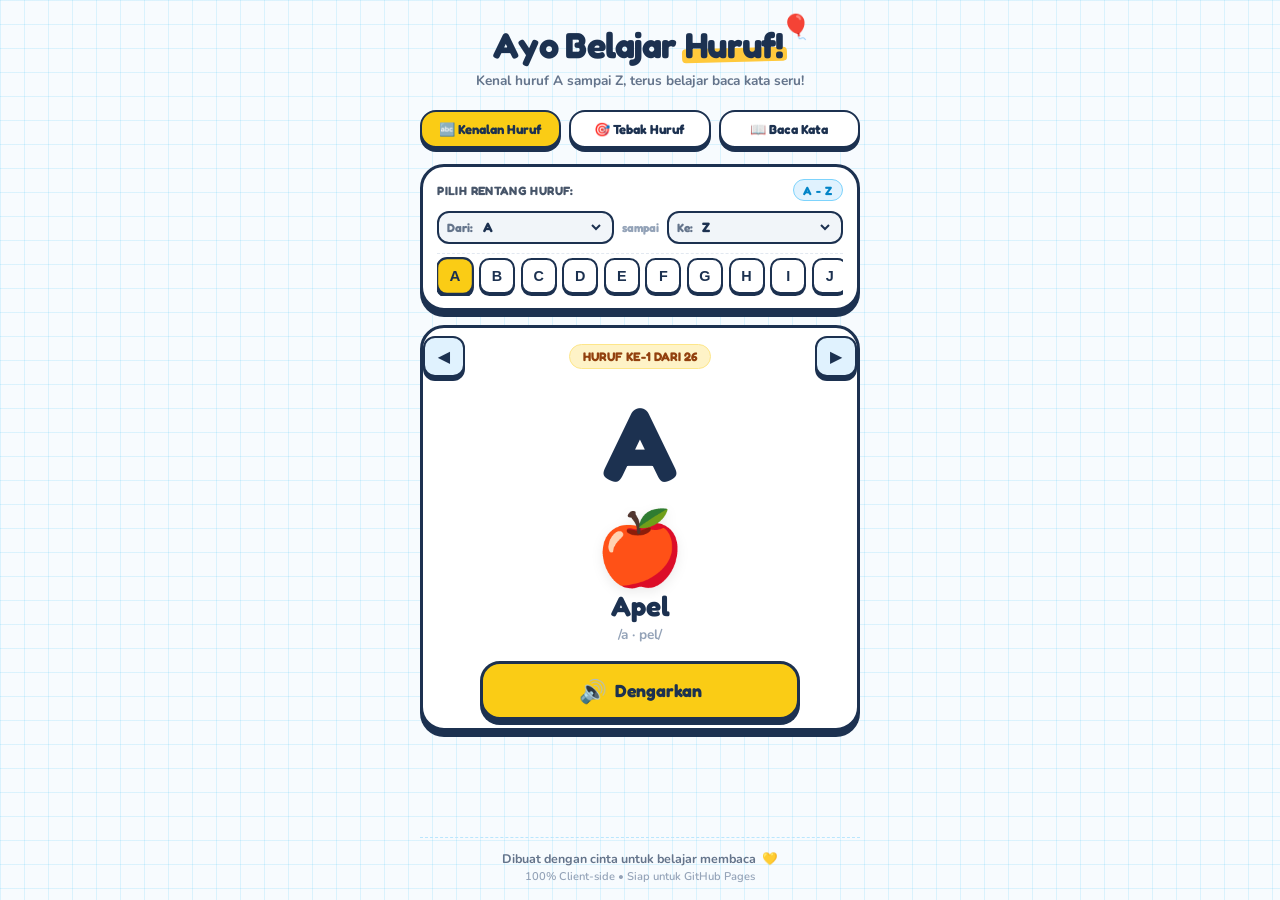
==== index.html @ 68acb063 "Setup awal: referensi desain Stitch dan ISSUE.md perencanaan" ====
<!DOCTYPE html>
<html lang="id">
<head>
  <meta charset="utf-8" />
  <meta name="viewport" content="width=device-width, initial-scale=1.0, maximum-scale=1.0, user-scalable=no" />
  <title>Ayo Belajar Huruf! - Belajar Membaca Seru</title>
  
  <!-- Google Fonts: Fredoka & Nunito -->
  <link rel="preconnect" href="https://fonts.googleapis.com" />
  <link rel="preconnect" href="https://fonts.gstatic.com" crossorigin />
  <link href="https://fonts.googleapis.com/css2?family=Fredoka:wght@400;500;600;700&family=Nunito:wght@600;700;800;900&display=swap" rel="stylesheet" />

  <style>
    /* ==========================================================================
       CSS VARIABLES & RESET
       ========================================================================== */
    :root {
      --navy: #1c3150;
      --navy-dark: #142338;
      --yellow: #facc15;
      --yellow-hover: #eab308;
      --yellow-light: #fef08a;
      --sunny: #ffc93c;
      --teal: #0d9488;
      --teal-dark: #0f766e;
      --teal-light: #ccfbf1;
      --green: #22c55e;
      --green-dark: #15803d;
      --green-light: #dcfce7;
      --coral: #fb7185;
      --coral-dark: #e11d48;
      --coral-light: #ffe4e6;
      --sky: #38bdf8;
      --sky-light: #e0f2fe;
      --orange: #f97316;
      --orange-light: #ffedd5;
      --white: #ffffff;
      --slate-200: #e2e8f0;
      --slate-300: #cbd5e1;
      --slate-400: #94a3b8;
      --slate-500: #64748b;
      --slate-600: #475569;
      --slate-700: #334155;
      --bg-paper: #f7fbfe;
      --bg-grid: rgba(56, 189, 248, 0.15);
    }

    *, *::before, *::after {
      box-sizing: border-box;
      margin: 0;
      padding: 0;
    }

    body {
      font-family: 'Fredoka', cursive, system-ui, sans-serif;
      background-color: var(--bg-paper);
      background-image:
        linear-gradient(to right, var(--bg-grid) 1px, transparent 1px),
        linear-gradient(to bottom, var(--bg-grid) 1px, transparent 1px);
      background-size: 24px 24px;
      color: var(--navy);
      min-height: 100vh;
      display: flex;
      flex-direction: column;
      justify-content: space-between;
      align-items: center;
      -webkit-tap-highlight-color: transparent;
      user-select: none;
      -webkit-user-select: none;
      padding: 1rem 0.75rem 0.5rem;
    }

    /* ==========================================================================
       LAYOUT & CONTAINERS
       ========================================================================== */
    .app-container {
      width: 100%;
      max-width: 440px;
      margin: 0 auto;
      display: flex;
      flex-direction: column;
      gap: 1rem;
      flex: 1;
    }

    /* ==========================================================================
       HEADER STYLES
       ========================================================================== */
    header.app-header {
      text-align: center;
      position: relative;
      padding: 0.5rem 0 0.25rem;
    }

    .title-wrapper {
      position: relative;
      display: inline-block;
    }

    h1.app-title {
      font-size: 2rem;
      font-weight: 900;
      letter-spacing: -0.02em;
      color: var(--navy);
      display: inline-flex;
      align-items: center;
      justify-content: center;
      gap: 0.35rem;
      line-height: 1.15;
    }

    @media (min-width: 400px) {
      h1.app-title {
        font-size: 2.25rem;
      }
    }

    .highlight-word {
      position: relative;
      display: inline-block;
      padding: 0 0.2rem;
      z-index: 1;
    }

    .highlight-word::after {
      content: '';
      position: absolute;
      left: 0;
      bottom: 3px;
      width: 100%;
      height: 14px;
      background-color: var(--sunny);
      border-radius: 4px;
      z-index: -1;
      transform: rotate(-1.5deg);
    }

    .balloon-icon {
      position: absolute;
      top: -0.75rem;
      right: -1.5rem;
      font-size: 1.5rem;
      animation: floatBalloon 2.5s ease-in-out infinite;
    }

    p.app-subtitle {
      font-family: 'Nunito', sans-serif;
      font-size: 0.85rem;
      font-weight: 700;
      color: var(--slate-500);
      margin-top: 0.35rem;
    }

    /* ==========================================================================
       NAVIGATION TABS
       ========================================================================== */
    nav.main-nav {
      display: grid;
      grid-template-columns: repeat(3, 1fr);
      gap: 0.5rem;
      width: 100%;
    }

    .sub-nav {
      display: grid;
      grid-template-columns: repeat(3, 1fr);
      gap: 0.4rem;
      width: 100%;
      margin-bottom: 0.25rem;
    }

    /* ==========================================================================
       3D CHUNKY BUTTONS & CARDS
       ========================================================================== */
    .btn-3d {
      border: 2.5px solid var(--navy);
      border-radius: 1rem;
      box-shadow: 0 4px 0 var(--navy);
      transition: transform 0.09s ease, box-shadow 0.09s ease, background-color 0.15s ease;
      cursor: pointer;
      display: inline-flex;
      align-items: center;
      justify-content: center;
      font-family: inherit;
      font-weight: 800;
      text-align: center;
      outline: none;
      background-color: var(--white);
      color: var(--navy);
      text-decoration: none;
      padding: 0.6rem 0.5rem;
      font-size: 0.82rem;
      line-height: 1.15;
    }

    .btn-3d:active {
      transform: translateY(3px) !important;
      box-shadow: 0 1px 0 var(--navy) !important;
    }

    .btn-3d.active {
      background-color: var(--yellow) !important;
      color: var(--navy) !important;
    }

    .btn-sublevel {
      padding: 0.5rem 0.25rem;
      font-size: 0.72rem;
      font-weight: 800;
      border-radius: 0.85rem;
      min-height: 48px;
    }

    .btn-sublevel.active {
      background-color: var(--teal) !important;
      color: var(--white) !important;
    }

    .btn-listen {
      width: 100%;
      max-width: 320px;
      padding: 0.85rem 1.25rem;
      font-size: 1.1rem;
      font-weight: 900;
      border-radius: 1.25rem;
      background-color: var(--yellow);
      border-width: 3px;
      box-shadow: 0 5px 0 var(--navy);
      gap: 0.5rem;
      margin-top: 0.5rem;
    }

    .btn-listen:hover {
      background-color: var(--yellow-hover);
    }

    .btn-next {
      background-color: #3b82f6;
      color: var(--white);
      padding: 0.75rem 1.75rem;
      border-radius: 9999px;
      font-size: 0.95rem;
      font-weight: 800;
      border-width: 2.5px;
      box-shadow: 0 4px 0 var(--navy);
      gap: 0.4rem;
    }

    .btn-next:hover {
      background-color: #2563eb;
    }

    .btn-understood {
      background-color: var(--teal);
      color: var(--white);
      padding: 0.75rem 1.25rem;
      border-radius: 1rem;
      font-size: 0.95rem;
      font-weight: 800;
      border-width: 2.5px;
      box-shadow: 0 4px 0 var(--navy);
      gap: 0.35rem;
    }

    .btn-understood:hover {
      background-color: var(--teal-dark);
    }

    .chunky-card {
      background-color: var(--white);
      border: 3px solid var(--navy);
      border-radius: 1.5rem;
      box-shadow: 0 6px 0 var(--navy);
      padding: 1rem;
      width: 100%;
      position: relative;
    }

    /* ==========================================================================
       RANGE FILTER CARD
       ========================================================================== */
    .filter-card {
      display: flex;
      flex-direction: column;
      gap: 0.6rem;
      padding: 0.75rem 0.9rem;
    }

    .filter-top-row {
      display: flex;
      align-items: center;
      justify-content: space-between;
      font-size: 0.75rem;
      font-weight: 800;
      color: var(--slate-600);
      text-transform: uppercase;
      letter-spacing: 0.03em;
    }

    .range-badge {
      background-color: var(--sky-light);
      color: #0284c7;
      border: 1.5px solid #7dd3fc;
      border-radius: 9999px;
      padding: 0.15rem 0.6rem;
      font-size: 0.75rem;
      font-weight: 900;
    }

    .filter-selectors {
      display: flex;
      align-items: center;
      gap: 0.5rem;
    }

    .selector-box {
      flex: 1;
      display: flex;
      align-items: center;
      background-color: #f1f5f9;
      border: 2px solid var(--navy);
      border-radius: 0.75rem;
      padding: 0.35rem 0.5rem;
      font-size: 0.8rem;
      font-weight: 800;
    }

    .selector-box label {
      color: var(--slate-500);
      margin-right: 0.35rem;
      font-size: 0.75rem;
    }

    .selector-box select {
      flex: 1;
      background: transparent;
      border: none;
      outline: none;
      font-family: inherit;
      font-size: 0.85rem;
      font-weight: 900;
      color: var(--navy);
      cursor: pointer;
    }

    .filter-separator {
      font-size: 0.75rem;
      font-weight: 700;
      color: var(--slate-400);
    }

    .pill-scroll {
      display: flex;
      gap: 0.35rem;
      overflow-x: auto;
      padding: 0.25rem 0 0.1rem;
      border-top: 1.5px dashed var(--slate-200);
      scrollbar-width: none;
      -ms-overflow-style: none;
    }

    .pill-scroll::-webkit-scrollbar {
      display: none;
    }

    .letter-pill {
      flex-shrink: 0;
      width: 2.25rem;
      height: 2.25rem;
      border-radius: 0.65rem;
      font-size: 0.9rem;
      font-weight: 900;
      border: 2px solid var(--navy);
      display: flex;
      align-items: center;
      justify-content: center;
      cursor: pointer;
      background-color: var(--white);
      color: var(--navy);
      box-shadow: 0 2px 0 var(--navy);
      transition: all 0.1s ease;
    }

    .letter-pill:active {
      transform: translateY(2px);
      box-shadow: 0 0 0 var(--navy);
    }

    .letter-pill.active {
      background-color: var(--yellow);
      box-shadow: 0 3px 0 var(--navy);
      transform: scale(1.05);
    }

    /* ==========================================================================
       FLASHCARD & QUESTION PANELS
       ========================================================================== */
    .flashcard-inner {
      display: flex;
      flex-direction: column;
      align-items: center;
      text-align: center;
      gap: 0.6rem;
      padding: 0.5rem 0;
    }

    .card-top-nav {
      width: 100%;
      display: flex;
      align-items: center;
      justify-content: space-between;
    }

    .btn-nav-arrow {
      width: 2.6rem;
      height: 2.6rem;
      border-radius: 0.75rem;
      font-size: 1rem;
      padding: 0;
      background-color: var(--sky-light);
      border-width: 2.5px;
    }

    .card-indicator {
      font-size: 0.78rem;
      font-weight: 900;
      text-transform: uppercase;
      padding: 0.25rem 0.8rem;
      border-radius: 9999px;
      background-color: #fef3c7;
      color: #92400e;
      border: 1.5px solid #fde68a;
    }

    .big-letter-display {
      font-size: 6.5rem;
      font-weight: 900;
      line-height: 1;
      color: var(--navy);
      margin: 0.2rem 0;
      transition: transform 0.15s ease;
      cursor: pointer;
    }

    .mascot-area {
      display: flex;
      flex-direction: column;
      align-items: center;
      cursor: pointer;
    }

    .mascot-emoji {
      font-size: 4.5rem;
      line-height: 1.1;
      filter: drop-shadow(0 4px 6px rgba(0,0,0,0.08));
    }

    .mascot-name {
      font-size: 1.75rem;
      font-weight: 900;
      color: var(--navy);
      margin-top: 0.2rem;
    }

    .mascot-phonetic {
      font-family: 'Nunito', sans-serif;
      font-size: 0.85rem;
      font-weight: 700;
      color: var(--slate-400);
      margin-top: 0.1rem;
    }

    /* ==========================================================================
       QUIZ MODE & ANSWER BUTTONS
       ========================================================================== */
    .star-score-badge {
      display: inline-flex;
      align-items: center;
      gap: 0.35rem;
      background-color: #fffbeb;
      border: 2px solid var(--navy);
      border-radius: 9999px;
      padding: 0.25rem 0.75rem;
      font-size: 0.85rem;
      font-weight: 900;
      box-shadow: 0 2px 0 var(--navy);
    }

    .quiz-question-prompt {
      font-family: 'Nunito', sans-serif;
      font-size: 1rem;
      font-weight: 800;
      color: var(--slate-600);
      margin: 0.4rem 0 0.8rem;
    }

    .quiz-question-prompt strong {
      color: var(--navy);
      text-decoration: underline;
      text-decoration-color: var(--yellow);
      text-decoration-thickness: 3px;
    }

    .quiz-options-grid {
      display: grid;
      grid-template-columns: repeat(3, 1fr);
      gap: 0.65rem;
      width: 100%;
      margin: 0.5rem 0;
    }

    .btn-choice {
      height: 5.5rem;
      font-size: 2.25rem;
      font-weight: 900;
      border-radius: 1.25rem;
      border-width: 3px;
      box-shadow: 0 5px 0 var(--navy);
    }

    .btn-choice:hover {
      background-color: var(--sky-light);
    }

    .btn-choice.correct {
      background-color: var(--green) !important;
      color: var(--white) !important;
      box-shadow: 0 3px 0 var(--green-dark) !important;
    }

    .btn-choice.wrong {
      background-color: var(--coral) !important;
      color: var(--white) !important;
      box-shadow: 0 3px 0 var(--coral-dark) !important;
    }

    .feedback-banner {
      width: 100%;
      padding: 0.65rem 0.75rem;
      border-radius: 0.85rem;
      border: 2px solid transparent;
      font-size: 0.85rem;
      font-weight: 800;
      text-align: center;
      margin-top: 0.5rem;
      display: none;
    }

    .feedback-banner.success {
      display: block;
      background-color: var(--green-light);
      border-color: var(--green);
      color: var(--green-dark);
    }

    .feedback-banner.try-again {
      display: block;
      background-color: var(--coral-light);
      border-color: var(--coral);
      color: var(--coral-dark);
    }

    /* ==========================================================================
       BACA KATA LEVEL 1 (SYLLABLES)
       ========================================================================== */
    .syllable-display-box {
      background-color: var(--orange-light);
      border: 3px solid var(--orange);
      border-radius: 1.5rem;
      padding: 1.5rem 2.5rem;
      box-shadow: 0 6px 0 var(--orange);
      margin: 0.5rem 0;
      display: inline-flex;
      align-items: center;
      justify-content: center;
      cursor: pointer;
      transition: transform 0.15s ease;
    }

    .syllable-display-box:active {
      transform: scale(0.95);
    }

    .syllable-text {
      font-size: 4rem;
      font-weight: 900;
      color: var(--navy);
      letter-spacing: 0.05em;
    }

    .syllable-hint {
      font-size: 1.1rem;
      font-weight: 800;
      color: var(--slate-500);
      margin-bottom: 0.5rem;
      display: flex;
      align-items: center;
      gap: 0.35rem;
    }

    .nav-buttons-row {
      display: flex;
      align-items: center;
      justify-content: center;
      gap: 0.75rem;
      width: 100%;
      margin-top: 0.5rem;
    }

    /* ==========================================================================
       BACA KATA LEVEL 2 & 3 (WORD QUIZ)
       ========================================================================== */
    .word-slot-container {
      display: flex;
      align-items: center;
      justify-content: center;
      gap: 0.6rem;
      font-size: 2.75rem;
      font-weight: 900;
      color: var(--navy);
      margin: 1rem 0 0.5rem;
      font-family: 'Nunito', sans-serif;
      letter-spacing: 0.08em;
    }

    .word-slot-container.dense {
      gap: 0.35rem;
      font-size: 2.25rem;
    }

    .missing-slot {
      min-width: 2.2rem;
      display: inline-block;
      text-align: center;
      border-bottom: 5px solid var(--navy);
      color: var(--navy);
      padding-bottom: 2px;
      line-height: 1;
      transition: all 0.15s ease;
    }

    .missing-slot.filled-correct {
      color: var(--green);
      border-bottom-color: var(--green);
    }

    .missing-slot.filled-wrong {
      color: var(--coral);
      border-bottom-color: var(--coral);
    }

    .all-mastered-box {
      text-align: center;
      padding: 2.5rem 1rem;
      display: flex;
      flex-direction: column;
      align-items: center;
      gap: 0.75rem;
    }

    .all-mastered-box .trophy {
      font-size: 4rem;
    }

    /* ==========================================================================
       ANIMATIONS
       ========================================================================== */
    @keyframes floatBalloon {
      0%, 100% { transform: translateY(0) rotate(0deg); }
      50% { transform: translateY(-8px) rotate(4deg); }
    }

    @keyframes starPop {
      0% { transform: scale(1); }
      50% { transform: scale(1.4) rotate(15deg); }
      100% { transform: scale(1); }
    }

    .animate-star {
      animation: starPop 0.4s ease-in-out;
    }

    @keyframes wiggle {
      0%, 100% { transform: rotate(-3deg); }
      50% { transform: rotate(3deg); }
    }

    .animate-wiggle {
      animation: wiggle 2.2s infinite ease-in-out;
    }

    @keyframes gentleBounce {
      0%, 100% { transform: translateY(0); }
      50% { transform: translateY(-7px); }
    }

    .animate-bounce-gentle {
      animation: gentleBounce 2.5s infinite ease-in-out;
    }

    @keyframes shake {
      0%, 100% { transform: translateX(0); }
      20%, 60% { transform: translateX(-7px); }
      40%, 80% { transform: translateX(7px); }
    }

    .shake-anim {
      animation: shake 0.35s ease-in-out;
    }

    /* ==========================================================================
       FOOTER
       ========================================================================== */
    footer.app-footer {
      text-align: center;
      padding: 0.75rem 0 0.5rem;
      font-family: 'Nunito', sans-serif;
      border-top: 1.5px dashed #bae6fd;
      width: 100%;
      max-width: 440px;
    }

    footer.app-footer p {
      font-size: 0.78rem;
      font-weight: 700;
      color: var(--slate-500);
      display: flex;
      align-items: center;
      justify-content: center;
      gap: 0.35rem;
    }

    footer.app-footer small {
      display: block;
      font-size: 0.7rem;
      font-weight: 600;
      color: var(--slate-400);
      margin-top: 0.15rem;
    }

    /* Utility */
    .hidden {
      display: none !important;
    }
  </style>
</head>
<body>

  <!-- App Container (Mobile First Max 440px) -->
  <div class="app-container">
    
    <!-- Header -->
    <header class="app-header" data-purpose="app-header">
      <div class="title-wrapper">
        <h1 class="app-title">
          <span>Ayo Belajar</span>
          <span class="highlight-word">Huruf!</span>
        </h1>
        <span class="balloon-icon" aria-hidden="true">🎈</span>
      </div>
      <p class="app-subtitle">Kenal huruf A sampai Z, terus belajar baca kata seru!</p>
    </header>

    <!-- Main Navigation Tabs -->
    <nav class="main-nav" aria-label="Menu Utama" data-purpose="tab-navigation">
      <button type="button" class="btn-3d active" id="tab-btn-kenalan" onclick="switchTab('kenalan')">
        🔤 Kenalan Huruf
      </button>
      <button type="button" class="btn-3d" id="tab-btn-tebak" onclick="switchTab('tebak')">
        🎯 Tebak Huruf
      </button>
      <button type="button" class="btn-3d" id="tab-btn-baca" onclick="switchTab('baca')">
        📖 Baca Kata
      </button>
    </nav>

    <!-- ========================================================================
         TAB 1: KENALAN HURUF
         ======================================================================== -->
    <section id="pane-kenalan" class="tab-pane" style="display: flex; flex-direction: column; gap: 0.85rem;">
      <!-- Range Filter Card -->
      <div class="chunky-card filter-card" data-purpose="kenalan-range-filter">
        <div class="filter-top-row">
          <span>Pilih Rentang Huruf:</span>
          <span class="range-badge" id="kenalan-range-badge">A - Z</span>
        </div>
        <div class="filter-selectors">
          <div class="selector-box">
            <label for="kenalan-select-start">Dari:</label>
            <select id="kenalan-select-start" onchange="onKenalanRangeChange()"></select>
          </div>
          <span class="filter-separator">sampai</span>
          <div class="selector-box">
            <label for="kenalan-select-end">Ke:</label>
            <select id="kenalan-select-end" onchange="onKenalanRangeChange()"></select>
          </div>
        </div>
        <!-- Scrollable Letter Pills -->
        <div class="pill-scroll" id="kenalan-pill-scroll"></div>
      </div>

      <!-- Main Flashcard Display -->
      <div class="chunky-card flashcard-inner" data-purpose="flashcard-card">
        <div class="card-top-nav">
          <button type="button" class="btn-3d btn-nav-arrow" onclick="navigateLetter(-1)" title="Huruf Sebelumnya" aria-label="Huruf Sebelumnya">◀</button>
          <span class="card-indicator" id="kenalan-indicator">Huruf ke-1 dari 26</span>
          <button type="button" class="btn-3d btn-nav-arrow" onclick="navigateLetter(1)" title="Huruf Selanjutnya" aria-label="Huruf Selanjutnya">▶</button>
        </div>

        <!-- Big Letter -->
        <div class="big-letter-display pop-anim" id="kenalan-big-letter" onclick="speakCurrentCard()">A</div>

        <!-- Mascot & Word -->
        <div class="mascot-area" onclick="speakCurrentCard()">
          <div class="mascot-emoji animate-wiggle" id="kenalan-mascot-emoji">🍎</div>
          <h2 class="mascot-name" id="kenalan-mascot-name">Apel</h2>
          <p class="mascot-phonetic" id="kenalan-mascot-phonetic">/a · pel/</p>
        </div>

        <!-- Big Voice Button -->
        <button type="button" class="btn-3d btn-listen" id="btn-speak-kenalan" onclick="speakCurrentCard()">
          <span style="font-size: 1.4rem;">🔊</span>
          <span>Dengarkan</span>
        </button>
      </div>
    </section>

    <!-- ========================================================================
         TAB 2: TEBAK HURUF (QUIZ)
         ======================================================================== -->
    <section id="pane-tebak" class="tab-pane hidden" style="flex-direction: column; gap: 0.85rem;">
      <!-- Shared / Quiz Range Filter Card -->
      <div class="chunky-card filter-card" data-purpose="tebak-range-filter">
        <div class="filter-top-row">
          <span>Pilih Rentang Huruf:</span>
          <span class="range-badge" id="tebak-range-badge">A - Z</span>
        </div>
        <div class="filter-selectors">
          <div class="selector-box">
            <label for="tebak-select-start">Dari:</label>
            <select id="tebak-select-start" onchange="onTebakRangeChange()"></select>
          </div>
          <span class="filter-separator">sampai</span>
          <div class="selector-box">
            <label for="tebak-select-end">Ke:</label>
            <select id="tebak-select-end" onchange="onTebakRangeChange()"></select>
          </div>
        </div>
        <!-- Scrollable Letter Pills -->
        <div class="pill-scroll" id="tebak-pill-scroll"></div>
      </div>

      <!-- Quiz Card -->
      <div class="chunky-card flashcard-inner" data-purpose="quiz-card">
        <div class="card-top-nav">
          <span class="card-indicator" id="tebak-soal-indicator">Soal 1</span>
          <div class="star-score-badge" id="tebak-star-badge">
            <span style="color: #f59e0b; font-size: 1.1rem;">⭐</span>
            <span id="tebak-score-val">0</span> Bintang
          </div>
        </div>

        <!-- Mascot & Question Text -->
        <div class="mascot-area" style="margin-top: 0.25rem;">
          <div class="mascot-emoji animate-bounce-gentle" id="tebak-mascot-emoji">🦅</div>
          <p class="quiz-question-prompt">
            Ini huruf awal dari <strong id="tebak-question-word">Elang</strong> apa ya?
          </p>
          <button type="button" class="btn-3d" style="padding: 0.4rem 0.9rem; font-size: 0.8rem; border-radius: 9999px; gap: 0.35rem; background: var(--sky-light);" onclick="speakQuizHint()">
            <span>🔊</span>
            <span>Dengarkan Petunjuk</span>
          </button>
        </div>

        <!-- 3 Chunky Options -->
        <div class="quiz-options-grid" id="tebak-options-grid"></div>

        <!-- Feedback Banner -->
        <div class="feedback-banner" id="tebak-feedback-banner"></div>
      </div>
    </section>

    <!-- ========================================================================
         TAB 3: BACA KATA (LEVEL 1, 2, 3)
         ======================================================================== -->
    <section id="pane-baca" class="tab-pane hidden" style="flex-direction: column; gap: 0.75rem;">
      <!-- Sub-Level Tabs -->
      <div class="sub-nav" aria-label="Pilih Tingkat Level" data-purpose="level-navigation">
        <button type="button" class="btn-3d btn-sublevel active" id="btn-lvl-1" onclick="switchBacaLevel(1)">
          🌱 Level 1<br><span style="font-weight: 600; font-size: 0.68rem;">Suku Kata</span>
        </button>
        <button type="button" class="btn-3d btn-sublevel" id="btn-lvl-2" onclick="switchBacaLevel(2)">
          🚀 Level 2<br><span style="font-weight: 600; font-size: 0.68rem;">Kata 4 Huruf</span>
        </button>
        <button type="button" class="btn-3d btn-sublevel" id="btn-lvl-3" onclick="switchBacaLevel(3)">
          🏆 Level 3<br><span style="font-weight: 600; font-size: 0.68rem;">Kata Panjang</span>
        </button>
      </div>

      <!-- SUB-PANE 1: Flashcard Suku Kata (Level 1) -->
      <div id="subpane-lvl-1" class="chunky-card flashcard-inner">
        <div id="lvl1-card-content" style="width: 100%; display: flex; flex-direction: column; align-items: center; gap: 0.6rem;">
          <div class="card-top-nav">
            <button type="button" class="btn-3d btn-nav-arrow" onclick="navigateSyllable(-1)" title="Sebelumnya" aria-label="Sebelumnya">◀</button>
            <span class="card-indicator" id="lvl1-card-indicator">Kartu 1 dari 30</span>
            <button type="button" class="btn-3d btn-nav-arrow" onclick="navigateSyllable(1)" title="Selanjutnya" aria-label="Selanjutnya">▶</button>
          </div>

          <!-- Syllable Box -->
          <div class="syllable-display-box" onclick="speakCurrentSyllable()">
            <span class="syllable-text" id="lvl1-syllable-text">BA</span>
          </div>

          <!-- Helper icon -->
          <div class="syllable-hint">
            <span id="lvl1-syllable-icon">👶</span>
            <span id="lvl1-syllable-helper">BA</span>
          </div>

          <!-- Listen Button -->
          <button type="button" class="btn-3d btn-listen" onclick="speakCurrentSyllable()">
            <span style="font-size: 1.3rem;">🔊</span>
            <span>Dengarkan</span>
          </button>

          <!-- Understood Button -->
          <button type="button" class="btn-3d btn-understood" onclick="markCurrentSyllableUnderstood()" style="margin-top: 0.25rem;">
            <span>✅</span>
            <span>Sudah Paham</span>
          </button>
        </div>

        <!-- All Mastered View (hidden by default) -->
        <div id="lvl1-all-mastered" class="all-mastered-box hidden">
          <span class="trophy">🏆</span>
          <h3 style="font-size: 1.4rem; font-weight: 900; color: var(--navy);">Hebat Sekali!</h3>
          <p style="font-family: 'Nunito', sans-serif; font-size: 0.95rem; font-weight: 700; color: var(--slate-600); line-height: 1.4;">
            Semua suku kata sudah kamu kuasai!<br>Boleh istirahat dulu dan cek lagi nanti ya. 😊
          </p>
          <button type="button" class="btn-3d" style="margin-top: 0.5rem; background-color: var(--yellow);" onclick="resetSyllableMasteredForTest()">
            🔄 Ulangi Latihan
          </button>
        </div>
      </div>

      <!-- SUB-PANE 2 & 3: Word Quiz (Level 2: 4-Letter, Level 3: Long Words) -->
      <div id="subpane-lvl-word" class="chunky-card flashcard-inner hidden">
        <div class="card-top-nav">
          <span class="card-indicator" id="lvl-word-progress">Kata 1 dari 15</span>
          <div class="star-score-badge" id="lvl-word-star-badge">
            <span style="color: #f59e0b;">⭐</span>
            <span id="lvl-word-score-val">0</span>
          </div>
        </div>

        <!-- Word with Slot -->
        <div class="word-slot-container" id="lvl-word-display"></div>

        <!-- Listen Word Button -->
        <button type="button" class="btn-3d btn-listen" onclick="speakCurrentWordQuestion()" style="margin: 0.25rem 0 0.5rem;">
          <span style="font-size: 1.3rem;">🔊</span>
          <span>Dengarkan Kata</span>
        </button>

        <!-- 3 Letter Choice Buttons -->
        <div class="quiz-options-grid" id="lvl-word-options-grid"></div>

        <!-- Feedback & Next Button Area -->
        <div class="feedback-banner" id="lvl-word-feedback-banner"></div>

        <button type="button" class="btn-3d btn-next hidden" id="btn-lvl-word-next" onclick="nextWordQuizQuestion()">
          <span>Kata Berikutnya</span>
          <span>▶</span>
        </button>
      </div>
    </section>

  </div>

  <!-- Footer -->
  <footer class="app-footer" data-purpose="app-footer">
    <p>
      <span>Dibuat dengan cinta untuk belajar membaca</span>
      <span style="color: #f59e0b;">💛</span>
    </p>
    <small>100% Client-side • Siap untuk GitHub Pages</small>
  </footer>

  <!-- ========================================================================
       JAVASCRIPT LOGIC
       ======================================================================== -->
  <script>
    /* ==========================================================================
       DATA STORES (TAHAP 1)
       ========================================================================== */
    const ALPHABET_DATA = [
      { char: 'A', name: 'Apel', emoji: '🍎', phonetic: '/a · pel/' },
      { char: 'B', name: 'Bebek', emoji: '🦆', phonetic: '/be · bek/' },
      { char: 'C', name: 'Ceri', emoji: '🍒', phonetic: '/ce · ri/' },
      { char: 'D', name: 'Domba', emoji: '🐑', phonetic: '/dom · ba/' },
      { char: 'E', name: 'Elang', emoji: '🦅', phonetic: '/e · lang/' },
      { char: 'F', name: 'Flamingo', emoji: '🦩', phonetic: '/fla · ming · go/' },
      { char: 'G', name: 'Gajah', emoji: '🐘', phonetic: '/ga · jah/' },
      { char: 'H', name: 'Harimau', emoji: '🐯', phonetic: '/ha · ri · mau/' },
      { char: 'I', name: 'Ikan', emoji: '🐟', phonetic: '/i · kan/' },
      { char: 'J', name: 'Jeruk', emoji: '🍊', phonetic: '/je · ruk/' },
      { char: 'K', name: 'Kucing', emoji: '🐱', phonetic: '/ku · cing/' },
      { char: 'L', name: 'Lumba-lumba', emoji: '🐬', phonetic: '/lum · ba/' },
      { char: 'M', name: 'Monyet', emoji: '🐵', phonetic: '/mo · nyet/' },
      { char: 'N', name: 'Nanas', emoji: '🍍', phonetic: '/na · nas/' },
      { char: 'O', name: 'Orangutan', emoji: '🦧', phonetic: '/o · rang · u · tan/' },
      { char: 'P', name: 'Paus', emoji: '🐳', phonetic: '/pa · us/' },
      { char: 'Q', name: 'Quran', emoji: '📖', phonetic: '/qur · an/' },
      { char: 'R', name: 'Rusa', emoji: '🦌', phonetic: '/ru · sa/' },
      { char: 'S', name: 'Sapi', emoji: '🐮', phonetic: '/sa · pi/' },
      { char: 'T', name: 'Tupai', emoji: '🐿️', phonetic: '/tu · pai/' },
      { char: 'U', name: 'Unta', emoji: '🐫', phonetic: '/un · ta/' },
      { char: 'V', name: 'Vas', emoji: '🏺', phonetic: '/vas/' },
      { char: 'W', name: 'Wortel', emoji: '🥕', phonetic: '/wor · tel/' },
      { char: 'X', name: 'Xilofon', emoji: '🎼', phonetic: '/xi · lo · fon/' },
      { char: 'Y', name: 'Yoyo', emoji: '🪀', phonetic: '/yo · yo/' },
      { char: 'Z', name: 'Zebra', emoji: '🦓', phonetic: '/ze · bra/' }
    ];

    // Minimal 20 suku kata buka
    const SYLLABLE_DATA = [
      { syllable: 'BA', icon: '👶' }, { syllable: 'BI', icon: '⭐' }, { syllable: 'BU', icon: '📚' }, { syllable: 'BO', icon: '⚽' },
      { syllable: 'CA', icon: '🍒' }, { syllable: 'CI', icon: '🐥' }, { syllable: 'CU', icon: '🧦' },
      { syllable: 'DA', icon: '👔' }, { syllable: 'DI', icon: '🧭' }, { syllable: 'DU', icon: '🕊️' },
      { syllable: 'GA', icon: '🐘' }, { syllable: 'GI', icon: '🦷' }, { syllable: 'GU', icon: '🍬' },
      { syllable: 'HA', icon: '🐯' }, { syllable: 'HI', icon: '🦈' }, { syllable: 'HU', icon: '🌧️' },
      { syllable: 'KA', icon: '🦶' }, { syllable: 'KI', icon: '🦌' }, { syllable: 'KU', icon: '🐴' },
      { syllable: 'LA', icon: '🐝' }, { syllable: 'LI', icon: '🕯️' }, { syllable: 'LU', icon: '🐬' },
      { syllable: 'MA', icon: '👀' }, { syllable: 'MI', icon: '🍜' }, { syllable: 'MU', icon: '🐮' },
      { syllable: 'PA', icon: '🔨' }, { syllable: 'PI', icon: '🧢' }, { syllable: 'PU', icon: '🏝️' },
      { syllable: 'RA', icon: '👑' }, { syllable: 'RO', icon: '🍞' }, { syllable: 'RU', icon: '🏠' },
      { syllable: 'SA', icon: '🐮' }, { syllable: 'SI', icon: '🦁' }, { syllable: 'SU', icon: '🥛' },
      { syllable: 'TA', icon: '🎒' }, { syllable: 'TI', icon: '🐁' }, { syllable: 'TU', icon: '🐿️' }
    ];

    // Minimal 15 kata 4-huruf
    const WORDS_4 = [
      { word: 'BOLA', emoji: '⚽' },
      { word: 'BUKU', emoji: '📚' },
      { word: 'SAPI', emoji: '🐮' },
      { word: 'TOPI', emoji: '🧢' },
      { word: 'ROTI', emoji: '🍞' },
      { word: 'MATA', emoji: '👀' },
      { word: 'KUDA', emoji: '🐴' },
      { word: 'DASI', emoji: '👔' },
      { word: 'BAJU', emoji: '👕' },
      { word: 'GULA', emoji: '🍬' },
      { word: 'PAKU', emoji: '🔨' },
      { word: 'RUSA', emoji: '🦌' },
      { word: 'SATU', emoji: '1️⃣' },
      { word: 'DUA', emoji: '2️⃣' },
      { word: 'LIMA', emoji: '5️⃣' },
      { word: 'GIGI', emoji: '🦷' },
      { word: 'KAKI', emoji: '🦶' },
      { word: 'TALI', emoji: '🪢' },
      { word: 'MEJA', emoji: '🪑' },
      { word: 'SUSU', emoji: '🥛' }
    ];

    // Minimal 15 kata 5-6 huruf
    const WORDS_LONG = [
      { word: 'KANCIL', emoji: '🦌' },
      { word: 'MANGGA', emoji: '🥭' },
      { word: 'KELAPA', emoji: '🥥' },
      { word: 'JERUK', emoji: '🍊' },
      { word: 'PENSIL', emoji: '✏️' },
      { word: 'EMBER', emoji: '🪣' },
      { word: 'SEPATU', emoji: '👟' },
      { word: 'BUNGA', emoji: '🌸' },
      { word: 'SENDOK', emoji: '🥄' },
      { word: 'GARPU', emoji: '🍴' },
      { word: 'PAYUNG', emoji: '☂️' },
      { word: 'LANGIT', emoji: '☁️' },
      { word: 'KERBAU', emoji: '🐃' },
      { word: 'KAMBING', emoji: '🐐' },
      { word: 'DOMBA', emoji: '🐑' },
      { word: 'GAJAH', emoji: '🐘' },
      { word: 'HARIMAU', emoji: '🐯' },
      { word: 'WORTEL', emoji: '🥕' }
    ];

    /* ==========================================================================
       TAHAP 2 & ATURAN E: TEXT-TO-SPEECH (TTS) & AUDIO SFX
       ========================================================================== */
    let preferredVoice = null;

    function loadVoice() {
      if (!('speechSynthesis' in window)) return;
      const voices = window.speechSynthesis.getVoices();
      if (!voices || voices.length === 0) return;

      // Filter Indonesian voices
      const idVoices = voices.filter(v => v.lang && v.lang.toLowerCase().includes('id'));
      if (idVoices.length > 0) {
        // Prioritize female names
        const femaleVoice = idVoices.find(v => {
          const name = v.name.toLowerCase();
          return name.includes('female') || name.includes('wanita') || name.includes('perempuan') || name.includes('woman');
        });
        preferredVoice = femaleVoice || idVoices[0];
      } else {
        preferredVoice = null;
      }
    }

    if ('speechSynthesis' in window) {
      window.speechSynthesis.onvoiceschanged = loadVoice;
    }
    window.addEventListener('DOMContentLoaded', loadVoice);

    function speak(text) {
      if (!('speechSynthesis' in window)) return;
      try {
        window.speechSynthesis.cancel();
        const utterance = new SpeechSynthesisUtterance(text);
        utterance.lang = 'id-ID';
        utterance.rate = 0.85;
        utterance.pitch = 1.15;
        if (preferredVoice) {
          utterance.voice = preferredVoice;
        }
        window.speechSynthesis.speak(utterance);
      } catch (e) {
        // Silent fallback
      }
    }

    function playBeep(type) {
      try {
        const AudioContext = window.AudioContext || window.webkitAudioContext;
        if (!AudioContext) return;
        const ctx = new AudioContext();
        const osc = ctx.createOscillator();
        const gain = ctx.createGain();
        osc.connect(gain);
        gain.connect(ctx.destination);

        if (type === 'success') {
          osc.frequency.setValueAtTime(523.25, ctx.currentTime); // C5
          osc.frequency.exponentialRampToValueAtTime(783.99, ctx.currentTime + 0.15); // G5
          gain.gain.setValueAtTime(0.25, ctx.currentTime);
          gain.gain.linearRampToValueAtTime(0.01, ctx.currentTime + 0.25);
          osc.start();
          osc.stop(ctx.currentTime + 0.25);
        } else if (type === 'try-again') {
          osc.frequency.setValueAtTime(329.63, ctx.currentTime); // E4
          osc.frequency.exponentialRampToValueAtTime(220.00, ctx.currentTime + 0.2); // A3
          gain.gain.setValueAtTime(0.25, ctx.currentTime);
          gain.gain.linearRampToValueAtTime(0.01, ctx.currentTime + 0.25);
          osc.start();
          osc.stop(ctx.currentTime + 0.25);
        }
      } catch (e) {}
    }

    function triggerHaptic() {
      if ('vibrate' in navigator) {
        try { navigator.vibrate([40, 30, 40]); } catch (e) {}
      }
    }

    /* ==========================================================================
       UTILITIES: SHUFFLE & HELPERS
       ========================================================================== */
    // Fisher-Yates shuffle
    function shuffleArray(arr) {
      const copy = [...arr];
      for (let i = copy.length - 1; i > 0; i--) {
        const j = Math.floor(Math.random() * (i + 1));
        [copy[i], copy[j]] = [copy[j], copy[i]];
      }
      return copy;
    }

    /* ==========================================================================
       TAHAP 3: MODE KENALAN HURUF
       ========================================================================== */
    let kenalanStartIdx = 0; // 'A'
    let kenalanEndIdx = 25;  // 'Z'
    let currentKenalanIdx = 0;

    function initKenalanSelectors() {
      const selStart = document.getElementById('kenalan-select-start');
      const selEnd = document.getElementById('kenalan-select-end');
      selStart.innerHTML = '';
      selEnd.innerHTML = '';

      ALPHABET_DATA.forEach((item, idx) => {
        selStart.add(new Option(item.char, idx));
        selEnd.add(new Option(item.char, idx));
      });

      selStart.value = 0;
      selEnd.value = 25;
      renderKenalanPills();
      updateKenalanCard();
    }

    function onKenalanRangeChange() {
      const rawStart = parseInt(document.getElementById('kenalan-select-start').value, 10) || 0;
      const rawEnd = parseInt(document.getElementById('kenalan-select-end').value, 10) || 25;

      kenalanStartIdx = Math.min(rawStart, rawEnd);
      kenalanEndIdx = Math.max(rawStart, rawEnd);

      document.getElementById('kenalan-select-start').value = kenalanStartIdx;
      document.getElementById('kenalan-select-end').value = kenalanEndIdx;

      document.getElementById('kenalan-range-badge').textContent = 
        `${ALPHABET_DATA[kenalanStartIdx].char} - ${ALPHABET_DATA[kenalanEndIdx].char}`;

      // Reset to first in range if current out of bounds
      if (currentKenalanIdx < kenalanStartIdx || currentKenalanIdx > kenalanEndIdx) {
        currentKenalanIdx = kenalanStartIdx;
      }

      renderKenalanPills();
      updateKenalanCard();
    }

    function renderKenalanPills() {
      const container = document.getElementById('kenalan-pill-scroll');
      container.innerHTML = '';

      for (let i = kenalanStartIdx; i <= kenalanEndIdx; i++) {
        const item = ALPHABET_DATA[i];
        const btn = document.createElement('button');
        btn.type = 'button';
        btn.className = `letter-pill ${i === currentKenalanIdx ? 'active' : ''}`;
        btn.textContent = item.char;
        btn.onclick = () => {
          currentKenalanIdx = i;
          renderKenalanPills();
          updateKenalanCard();
          speakCurrentCard();
        };
        container.appendChild(btn);
      }
    }

    function updateKenalanCard() {
      const item = ALPHABET_DATA[currentKenalanIdx];
      const bigLetter = document.getElementById('kenalan-big-letter');
      const emoji = document.getElementById('kenalan-mascot-emoji');
      const name = document.getElementById('kenalan-mascot-name');
      const phonetic = document.getElementById('kenalan-mascot-phonetic');
      const indicator = document.getElementById('kenalan-indicator');

      // Animasi pop
      bigLetter.classList.remove('pop-anim');
      void bigLetter.offsetWidth;
      bigLetter.classList.add('pop-anim');

      bigLetter.textContent = item.char;
      emoji.textContent = item.emoji;
      name.textContent = item.name;
      phonetic.textContent = item.phonetic;

      const totalInRange = kenalanEndIdx - kenalanStartIdx + 1;
      const posInRange = currentKenalanIdx - kenalanStartIdx + 1;
      indicator.textContent = `Huruf ke-${posInRange} dari ${totalInRange}`;
    }

    function navigateLetter(dir) {
      const totalInRange = kenalanEndIdx - kenalanStartIdx + 1;
      let currentOffset = currentKenalanIdx - kenalanStartIdx;
      currentOffset = (currentOffset + dir + totalInRange) % totalInRange;
      currentKenalanIdx = kenalanStartIdx + currentOffset;

      renderKenalanPills();
      updateKenalanCard();
      speakCurrentCard();
    }

    function speakCurrentCard() {
      const item = ALPHABET_DATA[currentKenalanIdx];
      speak(`${item.char}... ${item.name}`);
    }

    /* ==========================================================================
       TAHAP 4 & ATURAN A: MODE TEBAK HURUF (ANTI HURUF BERDEKATAN)
       ========================================================================== */
    let tebakStartIdx = 0;
    let tebakEndIdx = 25;
    let tebakRecentAnswers = []; // Max 4 elements, FIFO
    let currentTebakItem = null;
    let tebakQuestionCount = 1;
    let tebakScore = 0;

    function initTebakSelectors() {
      const selStart = document.getElementById('tebak-select-start');
      const selEnd = document.getElementById('tebak-select-end');
      selStart.innerHTML = '';
      selEnd.innerHTML = '';

      ALPHABET_DATA.forEach((item, idx) => {
        selStart.add(new Option(item.char, idx));
        selEnd.add(new Option(item.char, idx));
      });

      selStart.value = 0;
      selEnd.value = 25;
      renderTebakPills();
    }

    function onTebakRangeChange() {
      const rawStart = parseInt(document.getElementById('tebak-select-start').value, 10) || 0;
      const rawEnd = parseInt(document.getElementById('tebak-select-end').value, 10) || 25;

      tebakStartIdx = Math.min(rawStart, rawEnd);
      tebakEndIdx = Math.max(rawStart, rawEnd);

      document.getElementById('tebak-select-start').value = tebakStartIdx;
      document.getElementById('tebak-select-end').value = tebakEndIdx;

      document.getElementById('tebak-range-badge').textContent = 
        `${ALPHABET_DATA[tebakStartIdx].char} - ${ALPHABET_DATA[tebakEndIdx].char}`;

      renderTebakPills();
      generateQuizQuestion();
    }

    function renderTebakPills() {
      const container = document.getElementById('tebak-pill-scroll');
      container.innerHTML = '';

      for (let i = tebakStartIdx; i <= tebakEndIdx; i++) {
        const item = ALPHABET_DATA[i];
        const span = document.createElement('span');
        span.className = 'letter-pill';
        span.style.cursor = 'default';
        span.textContent = item.char;
        container.appendChild(span);
      }
    }

    // Penerapan ATURAN DOMAIN A secara presisi
    function generateQuizQuestion() {
      // 1. Dapatkan kandidat dalam rentang
      const rangeCandidates = [];
      for (let i = tebakStartIdx; i <= tebakEndIdx; i++) {
        rangeCandidates.push(ALPHABET_DATA[i]);
      }

      // 2. Filter kandidat yang TIDAK ada di recentAnswers
      let validCandidates = rangeCandidates.filter(item => !tebakRecentAnswers.includes(item.char));

      // PENGECUALIAN ATURAN A:
      // Jika setelah memfilter recentAnswers kandidat habis, abaikan recentAnswers
      if (validCandidates.length === 0) {
        validCandidates = rangeCandidates;
      }

      // Pilih 1 huruf acak dari validCandidates
      const chosenItem = validCandidates[Math.floor(Math.random() * validCandidates.length)];
      currentTebakItem = chosenItem;

      // Update recentAnswers (FIFO, max 4)
      tebakRecentAnswers.push(chosenItem.char);
      if (tebakRecentAnswers.length > 4) {
        tebakRecentAnswers.shift();
      }

      // 3. Buat 2 pengecoh acak unik dari ALPHABET_DATA
      let distractors = [];
      const otherLetters = ALPHABET_DATA.filter(it => it.char !== chosenItem.char);
      const shuffledOthers = shuffleArray(otherLetters);
      distractors = [shuffledOthers[0].char, shuffledOthers[1].char];

      // 4. Acak urutan 3 pilihan
      const choices = shuffleArray([chosenItem.char, distractors[0], distractors[1]]);

      // Render ke UI
      document.getElementById('tebak-soal-indicator').textContent = `Soal ${tebakQuestionCount}`;
      document.getElementById('tebak-mascot-emoji').textContent = chosenItem.emoji;
      document.getElementById('tebak-question-word').textContent = chosenItem.name;

      const banner = document.getElementById('tebak-feedback-banner');
      banner.className = 'feedback-banner';
      banner.textContent = '';

      const optionsGrid = document.getElementById('tebak-options-grid');
      optionsGrid.innerHTML = '';

      choices.forEach(char => {
        const btn = document.createElement('button');
        btn.type = 'button';
        btn.className = 'btn-3d btn-choice';
        btn.textContent = char;
        btn.onclick = () => handleTebakAnswer(btn, char);
        optionsGrid.appendChild(btn);
      });
    }

    function handleTebakAnswer(btn, chosenChar) {
      const banner = document.getElementById('tebak-feedback-banner');
      const starBadge = document.getElementById('tebak-star-badge');
      const scoreVal = document.getElementById('tebak-score-val');
      const allBtns = document.querySelectorAll('#tebak-options-grid button');

      if (chosenChar === currentTebakItem.char) {
        // JAWABAN BENAR
        allBtns.forEach(b => b.disabled = true);
        btn.classList.add('correct');
        tebakScore++;
        scoreVal.textContent = tebakScore;

        starBadge.classList.remove('animate-star');
        void starBadge.offsetWidth;
        starBadge.classList.add('animate-star');

        playBeep('success');
        triggerHaptic();
        speak(`Hebat! Benar, huruf ${chosenChar}`);

        banner.className = 'feedback-banner success';
        banner.innerHTML = `🎉 Pintar sekali! <strong>${chosenChar}</strong> untuk <strong>${currentTebakItem.name}</strong>!`;

        setTimeout(() => {
          tebakQuestionCount++;
          generateQuizQuestion();
        }, 1500);
      } else {
        // JAWABAN SALAH (Ramah anak, tidak menyalahkan)
        btn.classList.add('wrong', 'shake-anim');
        playBeep('try-again');
        speak('Ayo coba lagi');

        banner.className = 'feedback-banner try-again';
        banner.innerHTML = `Yuk coba lagi! Cari huruf depan untuk <strong>${currentTebakItem.name}</strong> ya! 😊`;

        setTimeout(() => {
          btn.classList.remove('wrong', 'shake-anim');
        }, 1000);
      }
    }

    function speakQuizHint() {
      if (currentTebakItem) {
        speak(`Gambar ${currentTebakItem.name}. Huruf awalnya apa ya?`);
      }
    }

    /* ==========================================================================
       TAHAP 5 & ATURAN B, C: MODE BACA KATA LEVEL 1 (SUKU KATA)
       ========================================================================== */
    let currentBacaLevel = 1;
    let shuffledSyllables = [];
    let currentSyllableIdx = 0;

    // Helper localStorage dengan try-catch aman (ATURAN C)
    function getMasteredSyllables() {
      try {
        const raw = localStorage.getItem('syllable_mastered');
        if (!raw) return {};
        const parsed = JSON.parse(raw);
        return typeof parsed === 'object' && parsed !== null ? parsed : {};
      } catch (e) {
        return {};
      }
    }

    function saveMasteredSyllable(syllableStr) {
      try {
        const mastered = getMasteredSyllables();
        mastered[syllableStr] = Date.now() + 7200000; // 2 jam = 7.200.000 ms
        localStorage.setItem('syllable_mastered', JSON.stringify(mastered));
      } catch (e) {}
    }

    // Inisialisasi Level 1 dengan Fisher-Yates dan filter mastered
    function initLevel1() {
      const now = Date.now();
      const mastered = getMasteredSyllables();

      // ATURAN B: Salin SYLLABLE_DATA ke array baru, acak dengan Fisher-Yates.
      // Array asli TIDAK BOLEH dimutasi.
      const shuffled = shuffleArray([...SYLLABLE_DATA]);

      // ATURAN C: Filter kartu yang kedaluwarsanya belum lewat
      shuffledSyllables = shuffled.filter(item => {
        const expiry = mastered[item.syllable];
        return !expiry || expiry < now;
      });

      currentSyllableIdx = 0;
      renderSyllableCard();
    }

    function renderSyllableCard() {
      const cardContent = document.getElementById('lvl1-card-content');
      const allMastered = document.getElementById('lvl1-all-mastered');

      // Jika semua kartu sudah dikuasai
      if (shuffledSyllables.length === 0) {
        cardContent.classList.add('hidden');
        allMastered.classList.remove('hidden');
        return;
      }

      cardContent.classList.remove('hidden');
      allMastered.classList.add('hidden');

      if (currentSyllableIdx >= shuffledSyllables.length) {
        currentSyllableIdx = 0;
      }

      const item = shuffledSyllables[currentSyllableIdx];
      document.getElementById('lvl1-card-indicator').textContent = 
        `Kartu ${currentSyllableIdx + 1} dari ${shuffledSyllables.length}`;
      document.getElementById('lvl1-syllable-text').textContent = item.syllable;
      document.getElementById('lvl1-syllable-icon').textContent = item.icon || '⭐';
      document.getElementById('lvl1-syllable-helper').textContent = item.syllable;
    }

    function navigateSyllable(dir) {
      if (shuffledSyllables.length === 0) return;
      const total = shuffledSyllables.length;
      currentSyllableIdx = (currentSyllableIdx + dir + total) % total;
      renderSyllableCard();
      speakCurrentSyllable();
    }

    function speakCurrentSyllable() {
      if (shuffledSyllables.length > 0) {
        const item = shuffledSyllables[currentSyllableIdx];
        speak(item.syllable);
      }
    }

    function markCurrentSyllableUnderstood() {
      if (shuffledSyllables.length === 0) return;
      const item = shuffledSyllables[currentSyllableIdx];
      saveMasteredSyllable(item.syllable);

      playBeep('success');
      triggerHaptic();

      // Hapus dari array aktif
      shuffledSyllables.splice(currentSyllableIdx, 1);

      if (currentSyllableIdx >= shuffledSyllables.length) {
        currentSyllableIdx = 0;
      }

      renderSyllableCard();
      if (shuffledSyllables.length > 0) {
        speakCurrentSyllable();
      }
    }

    function resetSyllableMasteredForTest() {
      try {
        localStorage.removeItem('syllable_mastered');
      } catch (e) {}
      initLevel1();
    }

    /* ==========================================================================
       TAHAP 6 & 7 & ATURAN D: BACA KATA LEVEL 2 & LEVEL 3 (HURUF HILANG ACAK)
       ========================================================================== */
    let currentWordList = [];
    let currentWordIndex = 0;
    let wordScore = 0;
    let currentWordQuiz = null;

    function initWordLevel(levelNum) {
      const sourceData = levelNum === 2 ? WORDS_4 : WORDS_LONG;
      currentWordList = shuffleArray([...sourceData]);
      currentWordIndex = 0;
      wordScore = 0;
      document.getElementById('lvl-word-score-val').textContent = wordScore;
      generateWordQuizQuestion();
    }

    // ATURAN DOMAIN D: Posisi huruf hilang diacak, 2 pengecoh unik acak
    function generateWordQuizQuestion() {
      const wordObj = currentWordList[currentWordIndex];
      const word = wordObj.word;

      // 1. Posisi huruf yang dikosongkan diacak di setiap soal
      const missingIndex = Math.floor(Math.random() * word.length);
      const correctLetter = word[missingIndex];

      // 2. Dua huruf salah (pengecoh) acak dari A-Z, tidak boleh sama dengan correctLetter dan tidak kembar
      const alphabetChars = ALPHABET_DATA.map(a => a.char).filter(c => c !== correctLetter);
      const shuffledAlphabet = shuffleArray(alphabetChars);
      const distractor1 = shuffledAlphabet[0];
      const distractor2 = shuffledAlphabet[1];

      // 3. Urutan 3 pilihan diacak
      const choices = shuffleArray([correctLetter, distractor1, distractor2]);

      currentWordQuiz = {
        wordObj: wordObj,
        word: word,
        missingIndex: missingIndex,
        correctLetter: correctLetter,
        choices: choices,
        isAnswered: false
      };

      // Render UI
      document.getElementById('lvl-word-progress').textContent = 
        `Kata ${currentWordIndex + 1} dari ${currentWordList.length}`;

      const wordDisplay = document.getElementById('lvl-word-display');
      wordDisplay.className = currentBacaLevel === 3 ? 'word-slot-container dense' : 'word-slot-container';
      wordDisplay.innerHTML = '';

      for (let i = 0; i < word.length; i++) {
        if (i === missingIndex) {
          const slot = document.createElement('span');
          slot.className = 'missing-slot';
          slot.id = 'word-missing-slot';
          slot.textContent = '_';
          wordDisplay.appendChild(slot);
        } else {
          const span = document.createElement('span');
          span.textContent = word[i];
          wordDisplay.appendChild(span);
        }
      }

      // Render options grid
      const optionsGrid = document.getElementById('lvl-word-options-grid');
      optionsGrid.innerHTML = '';

      choices.forEach(char => {
        const btn = document.createElement('button');
        btn.type = 'button';
        btn.className = 'btn-3d btn-choice';
        btn.textContent = char;
        btn.onclick = () => handleWordQuizAnswer(btn, char);
        optionsGrid.appendChild(btn);
      });

      const banner = document.getElementById('lvl-word-feedback-banner');
      banner.className = 'feedback-banner';
      banner.textContent = '';

      const nextBtn = document.getElementById('btn-lvl-word-next');
      nextBtn.classList.add('hidden');
    }

    function handleWordQuizAnswer(btn, chosenChar) {
      if (currentWordQuiz.isAnswered) return;

      const slot = document.getElementById('word-missing-slot');
      const banner = document.getElementById('lvl-word-feedback-banner');
      const starBadge = document.getElementById('lvl-word-star-badge');
      const scoreVal = document.getElementById('lvl-word-score-val');
      const nextBtn = document.getElementById('btn-lvl-word-next');
      const allBtns = document.querySelectorAll('#lvl-word-options-grid button');

      if (chosenChar === currentWordQuiz.correctLetter) {
        // BENAR
        currentWordQuiz.isAnswered = true;
        allBtns.forEach(b => b.disabled = true);
        btn.classList.add('correct');

        slot.textContent = chosenChar;
        slot.className = 'missing-slot filled-correct';

        wordScore++;
        scoreVal.textContent = wordScore;

        starBadge.classList.remove('animate-star');
        void starBadge.offsetWidth;
        starBadge.classList.add('animate-star');

        playBeep('success');
        triggerHaptic();
        speak(`${chosenChar}! Hebat, ${currentWordQuiz.word}!`);

        banner.className = 'feedback-banner success';
        banner.innerHTML = `🎉 Betul sekali! <strong>${currentWordQuiz.word}</strong> ${currentWordQuiz.wordObj.emoji || ''}`;

        nextBtn.classList.remove('hidden');

        // Otomatis lanjut jika tidak ditekan dalam 2.2 detik
        setTimeout(() => {
          if (currentWordQuiz && currentWordQuiz.isAnswered) {
            nextWordQuizQuestion();
          }
        }, 2200);
      } else {
        // SALAH
        slot.textContent = chosenChar;
        slot.className = 'missing-slot filled-wrong';
        btn.classList.add('wrong', 'shake-anim');

        playBeep('try-again');
        speak('Bukan');

        banner.className = 'feedback-banner try-again';
        banner.innerHTML = `Coba lagi ya! Bukan huruf <strong>${chosenChar}</strong> 💡`;

        setTimeout(() => {
          slot.textContent = '_';
          slot.className = 'missing-slot';
          btn.classList.remove('wrong', 'shake-anim');
        }, 900);
      }
    }

    function nextWordQuizQuestion() {
      if (currentWordIndex < currentWordList.length - 1) {
        currentWordIndex++;
        generateWordQuizQuestion();
      } else {
        // Selesai seluruh kata
        const banner = document.getElementById('lvl-word-feedback-banner');
        banner.className = 'feedback-banner success';
        banner.innerHTML = `🏆 Luar biasa! Semua kata sudah selesai dengan skor <strong>${wordScore}</strong> Bintang!`;
        document.getElementById('btn-lvl-word-next').classList.add('hidden');
        speak(`Luar biasa! Kamu menyelesaikan semua kata!`);
      }
    }

    function speakCurrentWordQuestion() {
      if (currentWordQuiz) {
        speak(currentWordQuiz.word);
      }
    }

    /* ==========================================================================
       TAHAP 8: TAB SWITCHING & SUB-LEVEL NAVIGATION
       ========================================================================== */
    function switchTab(tabName) {
      // Sembunyikan semua tab pane
      document.querySelectorAll('.tab-pane').forEach(p => {
        p.classList.add('hidden');
        p.style.display = 'none';
      });

      // Reset tombol navigasi
      document.querySelectorAll('.main-nav button').forEach(b => {
        b.classList.remove('active');
      });

      // Tampilkan tab aktif
      const targetPane = document.getElementById(`pane-${tabName}`);
      const targetBtn = document.getElementById(`tab-btn-${tabName}`);

      if (targetPane && targetBtn) {
        targetPane.classList.remove('hidden');
        targetPane.style.display = 'flex';
        targetBtn.classList.add('active');
      }

      // Initializer per tab
      if (tabName === 'tebak') {
        generateQuizQuestion();
      } else if (tabName === 'baca') {
        switchBacaLevel(currentBacaLevel);
      }
    }

    function switchBacaLevel(levelNum) {
      currentBacaLevel = levelNum;

      // Update button styles
      for (let i = 1; i <= 3; i++) {
        const btn = document.getElementById(`btn-lvl-${i}`);
        if (btn) {
          if (i === levelNum) {
            btn.classList.add('active');
          } else {
            btn.classList.remove('active');
          }
        }
      }

      const paneLvl1 = document.getElementById('subpane-lvl-1');
      const paneWord = document.getElementById('subpane-lvl-word');

      if (levelNum === 1) {
        paneLvl1.classList.remove('hidden');
        paneWord.classList.add('hidden');
        initLevel1();
      } else {
        paneLvl1.classList.add('hidden');
        paneWord.classList.remove('hidden');
        initWordLevel(levelNum);
      }
    }

    /* ==========================================================================
       INITIALIZATION
       ========================================================================== */
    window.addEventListener('DOMContentLoaded', () => {
      initKenalanSelectors();
      initTebakSelectors();
    });
  </script>
</body>
</html>
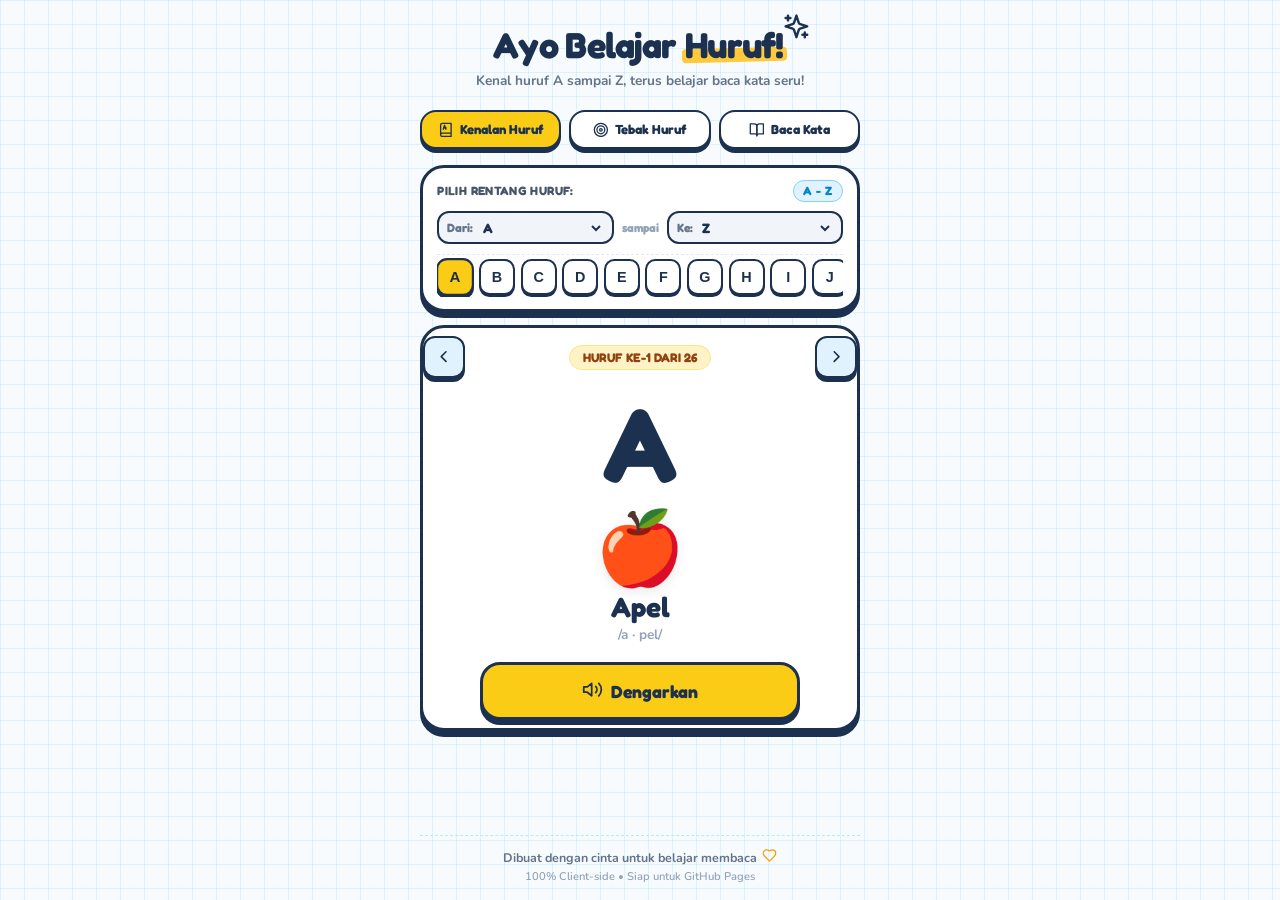
==== commit 1247ae50: "style(ui): seragamkan ukuran tombol aksi dan ganti emoji UI menjadi ikon SVG inline - Ubah tombol Ma" ====
--- a/index.html
+++ b/index.html
@@ -161,18 +161,52 @@
       width: 100%;
     }
 
-    .sub-nav {
-      display: grid;
-      grid-template-columns: repeat(3, 1fr);
-      gap: 0.4rem;
+    .sub-nav-wrapper {
+      position: relative;
       width: 100%;
       margin-bottom: 0.25rem;
+    }
+
+    /* Petunjuk visual: gradasi tipis di tepi kanan saat masih ada pill tersembunyi */
+    .sub-nav-wrapper::after {
+      content: '';
+      position: absolute;
+      top: 0;
+      right: 0;
+      bottom: 4px;
+      width: 36px;
+      background: linear-gradient(to right, rgba(247, 251, 254, 0), var(--bg-paper));
+      pointer-events: none;
+      opacity: 1;
+      transition: opacity 0.2s ease;
+      z-index: 2;
+    }
+
+    .sub-nav-wrapper.at-end::after {
+      opacity: 0;
+    }
+
+    .sub-nav {
+      display: flex;
+      gap: 0.45rem;
+      width: 100%;
+      overflow-x: auto;
+      padding: 0.2rem 0.25rem 0.45rem;
+      scrollbar-width: none;
+      -ms-overflow-style: none;
+      -webkit-overflow-scrolling: touch;
+      scroll-behavior: smooth;
+    }
+
+    .sub-nav::-webkit-scrollbar {
+      display: none;
     }
 
     /* ==========================================================================
        3D CHUNKY BUTTONS & CARDS
        ========================================================================== */
     .btn-3d {
+      gap: 0.4rem;
       border: 2.5px solid var(--navy);
       border-radius: 1rem;
       box-shadow: 0 4px 0 var(--navy);
@@ -204,11 +238,27 @@
     }
 
     .btn-sublevel {
-      padding: 0.5rem 0.25rem;
-      font-size: 0.72rem;
+      flex-shrink: 0;
+      white-space: nowrap;
+      padding: 0.5rem 0.95rem;
+      font-size: 0.84rem;
       font-weight: 800;
-      border-radius: 0.85rem;
-      min-height: 48px;
+      border-radius: 9999px;
+      min-height: 42px;
+      display: inline-flex;
+      align-items: center;
+      gap: 0.45rem;
+      line-height: 1;
+    }
+
+    .btn-sublevel .lvl-tag {
+      font-weight: 900;
+      color: inherit;
+    }
+
+    .btn-sublevel .lvl-title {
+      font-weight: 700;
+      color: inherit;
     }
 
     .btn-sublevel.active {
@@ -216,22 +266,50 @@
       color: var(--white) !important;
     }
 
-    .btn-listen {
+    .btn-action {
       width: 100%;
       max-width: 320px;
       padding: 0.85rem 1.25rem;
       font-size: 1.1rem;
       font-weight: 900;
       border-radius: 1.25rem;
-      background-color: var(--yellow);
-      border-width: 3px;
+      border: 3px solid var(--navy);
       box-shadow: 0 5px 0 var(--navy);
       gap: 0.5rem;
+      display: inline-flex;
+      align-items: center;
+      justify-content: center;
+      transition: transform 0.09s ease, box-shadow 0.09s ease, background-color 0.15s ease;
+      cursor: pointer;
+      font-family: inherit;
+      outline: none;
+      text-decoration: none;
       margin-top: 0.5rem;
     }
-
-    .btn-listen:hover {
+    .btn-action:active {
+      transform: translateY(3px) !important;
+      box-shadow: 0 1px 0 var(--navy) !important;
+    }
+    .btn-action.primary {
+      background-color: var(--yellow);
+      color: var(--navy);
+    }
+    .btn-action.primary:hover {
       background-color: var(--yellow-hover);
+    }
+    .btn-action.secondary {
+      background-color: var(--sky-light);
+      color: var(--navy);
+    }
+    .btn-action.secondary:hover {
+      background-color: #bae6fd;
+    }
+    .btn-action.success {
+      background-color: var(--teal);
+      color: var(--white);
+    }
+    .btn-action.success:hover {
+      background-color: var(--teal-dark);
     }
 
     .btn-next {
@@ -244,26 +322,12 @@
       border-width: 2.5px;
       box-shadow: 0 4px 0 var(--navy);
       gap: 0.4rem;
-    }
-
+      display: inline-flex;
+      align-items: center;
+      justify-content: center;
+    }
     .btn-next:hover {
       background-color: #2563eb;
-    }
-
-    .btn-understood {
-      background-color: var(--teal);
-      color: var(--white);
-      padding: 0.75rem 1.25rem;
-      border-radius: 1rem;
-      font-size: 0.95rem;
-      font-weight: 800;
-      border-width: 2.5px;
-      box-shadow: 0 4px 0 var(--navy);
-      gap: 0.35rem;
-    }
-
-    .btn-understood:hover {
-      background-color: var(--teal-dark);
     }
 
     .chunky-card {
@@ -486,6 +550,33 @@
       box-shadow: 0 2px 0 var(--navy);
     }
 
+    .btn-reset-session {
+      display: inline-flex;
+      align-items: center;
+      gap: 0.3rem;
+      background-color: var(--white);
+      color: var(--slate-600);
+      border: 2px solid var(--navy);
+      border-radius: 9999px;
+      padding: 0.25rem 0.65rem;
+      font-size: 0.78rem;
+      font-weight: 800;
+      font-family: 'Fredoka', cursive, sans-serif;
+      box-shadow: 0 2px 0 var(--navy);
+      cursor: pointer;
+      transition: background-color 0.15s ease, transform 0.1s ease, box-shadow 0.1s ease;
+    }
+
+    .btn-reset-session:hover {
+      background-color: #fee2e2;
+      color: var(--coral-dark);
+    }
+
+    .btn-reset-session:active {
+      transform: translateY(2px);
+      box-shadow: 0 0 0 var(--navy);
+    }
+
     .quiz-question-prompt {
       font-family: 'Nunito', sans-serif;
       font-size: 1rem;
@@ -663,6 +754,205 @@
     }
 
     /* ==========================================================================
+       SESSION LENGTH SELECTOR & RESULT SCREEN
+       ========================================================================== */
+    .session-len-card {
+      display: flex;
+      align-items: center;
+      justify-content: space-between;
+      gap: 0.5rem;
+      padding: 0.55rem 0.85rem;
+      border-radius: 1.15rem;
+    }
+
+    .session-len-label {
+      display: inline-flex;
+      align-items: center;
+      gap: 0.35rem;
+      font-size: 0.78rem;
+      font-weight: 800;
+      color: var(--slate-600);
+      text-transform: uppercase;
+      letter-spacing: 0.02em;
+    }
+
+    .session-pills {
+      display: flex;
+      gap: 0.35rem;
+    }
+
+    .btn-session-pill {
+      font-family: inherit;
+      font-size: 0.76rem;
+      font-weight: 900;
+      padding: 0.22rem 0.65rem;
+      border-radius: 9999px;
+      border: 2px solid var(--navy);
+      background-color: var(--white);
+      color: var(--navy);
+      box-shadow: 0 2px 0 var(--navy);
+      cursor: pointer;
+      transition: all 0.1s ease;
+    }
+
+    .btn-session-pill:active {
+      transform: translateY(2px);
+      box-shadow: 0 0 0 var(--navy);
+    }
+
+    .btn-session-pill.active {
+      background-color: var(--yellow) !important;
+    }
+
+    .result-eval-badge {
+      display: inline-block;
+      padding: 0.2rem 0.6rem;
+      background-color: var(--white);
+      border: 1.5px solid var(--orange);
+      color: var(--navy);
+      font-size: 0.82rem;
+      font-weight: 900;
+      border-radius: 0.5rem;
+      box-shadow: 0 1.5px 0 var(--navy);
+    }
+
+    /* ==========================================================================
+       LEVEL 2: SYLLABLE MISSING SLOT
+       ========================================================================== */
+    .syllable-slot-box {
+      background-color: var(--orange-light);
+      border: 3px solid var(--orange);
+      border-radius: 1.5rem;
+      padding: 1.25rem 2.25rem;
+      box-shadow: 0 6px 0 var(--orange);
+      margin: 0.5rem 0;
+      display: inline-flex;
+      align-items: center;
+      justify-content: center;
+      gap: 0.4rem;
+      font-size: 4rem;
+      font-weight: 900;
+      color: var(--navy);
+    }
+
+    /* ==========================================================================
+       LEVEL 5: SUSUN HURUF (SCRAMBLE)
+       ========================================================================== */
+    .scramble-slots-row {
+      display: flex;
+      justify-content: center;
+      gap: 0.45rem;
+      margin: 0.6rem 0 0.4rem;
+      flex-wrap: wrap;
+    }
+
+    .scramble-slot {
+      width: 3.2rem;
+      height: 3.6rem;
+      border: 2.5px dashed var(--navy);
+      border-radius: 0.85rem;
+      background-color: var(--white);
+      color: var(--navy);
+      font-size: 2rem;
+      font-weight: 900;
+      display: flex;
+      align-items: center;
+      justify-content: center;
+      cursor: pointer;
+      box-shadow: inset 0 2px 4px rgba(0,0,0,0.06);
+      transition: transform 0.1s ease, background-color 0.15s ease, border-color 0.15s ease;
+      font-family: 'Fredoka', cursive, sans-serif;
+    }
+
+    .scramble-slot.filled {
+      border-style: solid;
+      background-color: var(--yellow-light);
+      box-shadow: 0 3px 0 var(--navy);
+    }
+
+    .scramble-slot.filled-correct {
+      background-color: var(--green-light) !important;
+      border-color: var(--green-dark) !important;
+      color: var(--green-dark) !important;
+      box-shadow: 0 3px 0 var(--green-dark) !important;
+    }
+
+    .scramble-slot.filled-wrong {
+      background-color: var(--coral-light) !important;
+      border-color: var(--coral-dark) !important;
+      color: var(--coral-dark) !important;
+      box-shadow: 0 3px 0 var(--coral-dark) !important;
+    }
+
+    .scramble-pool-row {
+      display: flex;
+      justify-content: center;
+      gap: 0.45rem;
+      margin: 0.5rem 0 0.3rem;
+      flex-wrap: wrap;
+    }
+
+    .btn-letter-scramble {
+      width: 3.2rem;
+      height: 3.6rem;
+      font-size: 1.8rem;
+      font-weight: 900;
+      border-radius: 0.85rem;
+      border: 2.5px solid var(--navy);
+      background-color: var(--white);
+      color: var(--navy);
+      box-shadow: 0 4px 0 var(--navy);
+      cursor: pointer;
+      display: flex;
+      align-items: center;
+      justify-content: center;
+      transition: transform 0.09s ease, box-shadow 0.09s ease, opacity 0.15s ease;
+      font-family: 'Fredoka', cursive, sans-serif;
+    }
+
+    .btn-letter-scramble:active:not(:disabled) {
+      transform: translateY(3px);
+      box-shadow: 0 1px 0 var(--navy);
+    }
+
+    .btn-letter-scramble:disabled {
+      opacity: 0.2;
+      cursor: not-allowed;
+      box-shadow: 0 1px 0 var(--navy);
+      transform: translateY(2px);
+    }
+
+    .scramble-actions-row {
+      display: flex;
+      align-items: center;
+      justify-content: center;
+      gap: 0.5rem;
+      margin-top: 0.35rem;
+    }
+
+    .btn-scramble-action {
+      display: inline-flex;
+      align-items: center;
+      gap: 0.3rem;
+      font-family: inherit;
+      font-size: 0.82rem;
+      font-weight: 800;
+      border: 2px solid var(--navy);
+      border-radius: 9999px;
+      padding: 0.35rem 0.85rem;
+      background-color: var(--sky-light);
+      color: var(--navy);
+      box-shadow: 0 2px 0 var(--navy);
+      cursor: pointer;
+      transition: all 0.1s ease;
+    }
+
+    .btn-scramble-action:active {
+      transform: translateY(2px);
+      box-shadow: 0 0 0 var(--navy);
+    }
+
+    /* ==========================================================================
        ANIMATIONS
        ========================================================================== */
     @keyframes floatBalloon {
@@ -756,7 +1046,7 @@
           <span>Ayo Belajar</span>
           <span class="highlight-word">Huruf!</span>
         </h1>
-        <span class="balloon-icon" aria-hidden="true">🎈</span>
+        <span class="balloon-icon" aria-hidden="true"><svg width="1.2em" height="1.2em" viewBox="0 0 24 24" fill="none" stroke="currentColor" stroke-width="2" stroke-linecap="round" stroke-linejoin="round" aria-hidden="true"><path d="m12 3-1.912 5.813a2 2 0 0 1-1.275 1.275L3 12l5.813 1.912a2 2 0 0 1 1.275 1.275L12 21l1.912-5.813a2 2 0 0 1 1.275-1.275L21 12l-5.813-1.912a2 2 0 0 1-1.275-1.275L12 3Z"/><path d="M5 3v4"/><path d="M19 17v4"/><path d="M3 5h4"/><path d="M17 19h4"/></svg></span>
       </div>
       <p class="app-subtitle">Kenal huruf A sampai Z, terus belajar baca kata seru!</p>
     </header>
@@ -764,13 +1054,13 @@
     <!-- Main Navigation Tabs -->
     <nav class="main-nav" aria-label="Menu Utama" data-purpose="tab-navigation">
       <button type="button" class="btn-3d active" id="tab-btn-kenalan" onclick="switchTab('kenalan')">
-        🔤 Kenalan Huruf
+        <svg width="1.2em" height="1.2em" viewBox="0 0 24 24" fill="none" stroke="currentColor" stroke-width="2" stroke-linecap="round" stroke-linejoin="round" aria-hidden="true"><path d="M4 19.5v-15A2.5 2.5 0 0 1 6.5 2H20v20H6.5a2.5 2.5 0 0 1 0-5H20"/><path d="m8 11 2-6 2 6"/><path d="M8.6 9h3.8"/></svg> Kenalan Huruf
       </button>
       <button type="button" class="btn-3d" id="tab-btn-tebak" onclick="switchTab('tebak')">
-        🎯 Tebak Huruf
+        <svg width="1.2em" height="1.2em" viewBox="0 0 24 24" fill="none" stroke="currentColor" stroke-width="2" stroke-linecap="round" stroke-linejoin="round" aria-hidden="true"><circle cx="12" cy="12" r="10"/><circle cx="12" cy="12" r="6"/><circle cx="12" cy="12" r="2"/></svg> Tebak Huruf
       </button>
       <button type="button" class="btn-3d" id="tab-btn-baca" onclick="switchTab('baca')">
-        📖 Baca Kata
+        <svg width="1.2em" height="1.2em" viewBox="0 0 24 24" fill="none" stroke="currentColor" stroke-width="2" stroke-linecap="round" stroke-linejoin="round" aria-hidden="true"><path d="M2 3h6a4 4 0 0 1 4 4v14a3 3 0 0 0-3-3H2z"/><path d="M22 3h-6a4 4 0 0 0-4 4v14a3 3 0 0 1 3-3h7z"/></svg> Baca Kata
       </button>
     </nav>
 
@@ -802,9 +1092,9 @@
       <!-- Main Flashcard Display -->
       <div class="chunky-card flashcard-inner" data-purpose="flashcard-card">
         <div class="card-top-nav">
-          <button type="button" class="btn-3d btn-nav-arrow" onclick="navigateLetter(-1)" title="Huruf Sebelumnya" aria-label="Huruf Sebelumnya">◀</button>
+          <button type="button" class="btn-3d btn-nav-arrow" onclick="navigateLetter(-1)" title="Huruf Sebelumnya" aria-label="Huruf Sebelumnya"><svg width="1.2em" height="1.2em" viewBox="0 0 24 24" fill="none" stroke="currentColor" stroke-width="2" stroke-linecap="round" stroke-linejoin="round" aria-hidden="true"><path d="m15 18-6-6 6-6"/></svg></button>
           <span class="card-indicator" id="kenalan-indicator">Huruf ke-1 dari 26</span>
-          <button type="button" class="btn-3d btn-nav-arrow" onclick="navigateLetter(1)" title="Huruf Selanjutnya" aria-label="Huruf Selanjutnya">▶</button>
+          <button type="button" class="btn-3d btn-nav-arrow" onclick="navigateLetter(1)" title="Huruf Selanjutnya" aria-label="Huruf Selanjutnya"><svg width="1.2em" height="1.2em" viewBox="0 0 24 24" fill="none" stroke="currentColor" stroke-width="2" stroke-linecap="round" stroke-linejoin="round" aria-hidden="true"><path d="m9 18 6-6-6-6"/></svg></button>
         </div>
 
         <!-- Big Letter -->
@@ -818,8 +1108,8 @@
         </div>
 
         <!-- Big Voice Button -->
-        <button type="button" class="btn-3d btn-listen" id="btn-speak-kenalan" onclick="speakCurrentCard()">
-          <span style="font-size: 1.4rem;">🔊</span>
+        <button type="button" class="btn-action primary" id="btn-speak-kenalan" onclick="speakCurrentCard()">
+          <span><svg width="1.2em" height="1.2em" viewBox="0 0 24 24" fill="none" stroke="currentColor" stroke-width="2" stroke-linecap="round" stroke-linejoin="round" aria-hidden="true"><polygon points="11 5 6 9 2 9 2 15 6 15 11 19 11 5"></polygon><path d="M15.54 8.46a5 5 0 0 1 0 7.07"></path><path d="M19.07 4.93a10 10 0 0 1 0 14.14"></path></svg></span>
           <span>Dengarkan</span>
         </button>
       </div>
@@ -846,8 +1136,6 @@
             <select id="tebak-select-end" onchange="onTebakRangeChange()"></select>
           </div>
         </div>
-        <!-- Scrollable Letter Pills -->
-        <div class="pill-scroll" id="tebak-pill-scroll"></div>
       </div>
 
       <!-- Quiz Card -->
@@ -855,19 +1143,24 @@
         <div class="card-top-nav">
           <span class="card-indicator" id="tebak-soal-indicator">Soal 1</span>
           <div class="star-score-badge" id="tebak-star-badge">
-            <span style="color: #f59e0b; font-size: 1.1rem;">⭐</span>
+            <span><svg width="1.2em" height="1.2em" viewBox="0 0 24 24" fill="currentColor" stroke="none" aria-hidden="true" style="color: #f59e0b;"><polygon points="12 2 15.09 8.26 22 9.27 17 14.14 18.18 21.02 12 17.77 5.82 21.02 7 14.14 2 9.27 8.91 8.26 12 2"></polygon></svg></span>
             <span id="tebak-score-val">0</span> Bintang
           </div>
+          <button type="button" class="btn-reset-session" id="btn-tebak-reset" onclick="resetTebakSession()" title="Mulai ulang sesi tebak huruf">
+            <span><svg width="1.2em" height="1.2em" viewBox="0 0 24 24" fill="none" stroke="currentColor" stroke-width="2" stroke-linecap="round" stroke-linejoin="round" aria-hidden="true"><path d="M3 12a9 9 0 1 0 9-9 9.75 9.75 0 0 0-6.74 2.74L3 8"/><path d="M3 3v5h5"/></svg></span> Mulai Ulang
+          </button>
         </div>
 
         <!-- Mascot & Question Text -->
         <div class="mascot-area" style="margin-top: 0.25rem;">
           <div class="mascot-emoji animate-bounce-gentle" id="tebak-mascot-emoji">🦅</div>
           <p class="quiz-question-prompt">
-            Ini huruf awal dari <strong id="tebak-question-word">Elang</strong> apa ya?
+            Ini huruf awal dari benda ini apa ya?
           </p>
+          <!-- Nama benda HANYA disebutkan lewat TTS, tidak ditampilkan di layar -->
+          <p class="quiz-question-prompt" id="tebak-revealed-name" style="display: none; margin-top: -0.4rem;"></p>
           <button type="button" class="btn-3d" style="padding: 0.4rem 0.9rem; font-size: 0.8rem; border-radius: 9999px; gap: 0.35rem; background: var(--sky-light);" onclick="speakQuizHint()">
-            <span>🔊</span>
+            <span><svg width="1.2em" height="1.2em" viewBox="0 0 24 24" fill="none" stroke="currentColor" stroke-width="2" stroke-linecap="round" stroke-linejoin="round" aria-hidden="true"><polygon points="11 5 6 9 2 9 2 15 6 15 11 19 11 5"></polygon><path d="M15.54 8.46a5 5 0 0 1 0 7.07"></path><path d="M19.07 4.93a10 10 0 0 1 0 14.14"></path></svg></span>
             <span>Dengarkan Petunjuk</span>
           </button>
         </div>
@@ -881,29 +1174,58 @@
     </section>
 
     <!-- ========================================================================
-         TAB 3: BACA KATA (LEVEL 1, 2, 3)
+         TAB 3: BACA KATA (LEVEL 1, 2, 3, 4, 5)
          ======================================================================== -->
     <section id="pane-baca" class="tab-pane hidden" style="flex-direction: column; gap: 0.75rem;">
-      <!-- Sub-Level Tabs -->
-      <div class="sub-nav" aria-label="Pilih Tingkat Level" data-purpose="level-navigation">
-        <button type="button" class="btn-3d btn-sublevel active" id="btn-lvl-1" onclick="switchBacaLevel(1)">
-          🌱 Level 1<br><span style="font-weight: 600; font-size: 0.68rem;">Suku Kata</span>
-        </button>
-        <button type="button" class="btn-3d btn-sublevel" id="btn-lvl-2" onclick="switchBacaLevel(2)">
-          🚀 Level 2<br><span style="font-weight: 600; font-size: 0.68rem;">Kata 4 Huruf</span>
-        </button>
-        <button type="button" class="btn-3d btn-sublevel" id="btn-lvl-3" onclick="switchBacaLevel(3)">
-          🏆 Level 3<br><span style="font-weight: 600; font-size: 0.68rem;">Kata Panjang</span>
-        </button>
+      <!-- Sub-Level Tabs (5 Levels) -->
+      <div class="sub-nav-wrapper" id="sub-nav-wrapper">
+        <div class="sub-nav" id="sub-nav-scroll" aria-label="Pilih Tingkat Level" data-purpose="level-navigation" onscroll="updateSubNavScrollIndicator()">
+          <button type="button" class="btn-3d btn-sublevel active" id="btn-lvl-1" onclick="switchBacaLevel(1)">
+            <span class="lvl-tag"><svg width="1.2em" height="1.2em" viewBox="0 0 24 24" fill="none" stroke="currentColor" stroke-width="2" stroke-linecap="round" stroke-linejoin="round" aria-hidden="true"><path d="M7 20h10"/><path d="M10 20c5.5-2.5.8-6.4 3-10"/><path d="M9.5 9.4c1.1.8 1.8 2.2 2.3 3.7-2 .4-3.5.4-4.8-.3-1.2-.6-2.3-1.9-3-4.2 2.8-.5 4.4 0 5.5.8z"/><path d="M14.1 6a7 7 0 0 0-1.1 4c1.9-.1 3.3-.6 4.3-1.4 1-1 1.6-2.3 1.7-4.6-2.7.1-4 1-4.9 2z"/></svg> Level 1</span>
+            <span class="lvl-title">Kenal Suku Kata</span>
+          </button>
+          <button type="button" class="btn-3d btn-sublevel" id="btn-lvl-2" onclick="switchBacaLevel(2)">
+            <span class="lvl-tag"><svg width="1.2em" height="1.2em" viewBox="0 0 24 24" fill="none" stroke="currentColor" stroke-width="2" stroke-linecap="round" stroke-linejoin="round" aria-hidden="true"><path d="M19.439 7.85c-.049.322.059.648.289.878l1.568 1.568c.47.47.706 1.087.706 1.704s-.235 1.233-.706 1.704l-1.611 1.611a.98.98 0 0 1-.837.276c-.47-.07-.802-.48-.968-.925a2.501 2.501 0 1 0-3.214 3.214c.446.166.855.497.925.968a.979.979 0 0 1-.276.837l-1.61 1.61a2.404 2.404 0 0 1-1.705.707 2.402 2.402 0 0 1-1.704-.706l-1.568-1.568a1.026 1.026 0 0 0-.877-.29c-.493.074-.84.479-1.028.928a2.501 2.501 0 1 1-3.214-3.214c.448-.189.854-.536-.928 1.028a1.025 1.025 0 0 0-.29-.877l-1.568-1.568a2.402 2.402 0 0 1-.706-1.704c0-.617.236-1.234.706-1.704l1.611-1.611a.98.98 0 0 1 .837-.276c.47.07.802.48.968.925a2.501 2.501 0 1 0 3.214-3.214c-.446-.166-.855-.497-.925-.968a.979.979 0 0 1 .276-.837l1.61-1.61c.47-.47 1.088-.706 1.705-.706s1.233.235 1.704.706l1.568 1.568c.23.23.556.338.877.29.493-.074.84-.479 1.028-.928a2.501 2.501 0 1 1 3.214 3.214c-.448.189-.854.536-.928 1.028Z"/></svg> Level 2</span>
+            <span class="lvl-title">Lengkapi Suku Kata</span>
+          </button>
+          <button type="button" class="btn-3d btn-sublevel" id="btn-lvl-3" onclick="switchBacaLevel(3)">
+            <span class="lvl-tag"><svg width="1.2em" height="1.2em" viewBox="0 0 24 24" fill="none" stroke="currentColor" stroke-width="2" stroke-linecap="round" stroke-linejoin="round" aria-hidden="true"><path d="M4.5 16.5c-1.5 1.26-2 5-2 5s3.74-.5 5-2c.71-.84.7-2.13-.09-2.91a2.18 2.18 0 0 0-2.91-.09z"/><path d="m12 15-3-3a22 22 0 0 1 3.82-13 1.5 1.5 0 0 1 2.18 2.18A22 22 0 0 1 12 15Z"/><path d="M9 7.32a12 12 0 0 0-5.5 5.5l1.5 1.5a10 10 0 0 1 5.5-5.5Z"/><path d="M16.68 15a12 12 0 0 0 5.5-5.5l-1.5-1.5a10 10 0 0 1-5.5 5.5Z"/><circle cx="15" cy="9" r="1"/></svg> Level 3</span>
+            <span class="lvl-title">Kata 4 Huruf</span>
+          </button>
+          <button type="button" class="btn-3d btn-sublevel" id="btn-lvl-4" onclick="switchBacaLevel(4)">
+            <span class="lvl-tag"><svg width="1.2em" height="1.2em" viewBox="0 0 24 24" fill="none" stroke="currentColor" stroke-width="2" stroke-linecap="round" stroke-linejoin="round" aria-hidden="true"><path d="M6 9H4.5a2.5 2.5 0 0 1 0-5H6"/><path d="M18 9h1.5a2.5 2.5 0 0 0 0-5H18"/><path d="M4 22h16"/><path d="M10 14.66V17c0 .55-.47.98-.97 1.21C7.85 18.75 7 20.24 7 22"/><path d="M14 14.66V17c0 .55.47.98.97 1.21C16.15 18.75 17 20.24 17 22"/><path d="M18 2H6v7a6 6 0 0 0 12 0V2Z"/></svg> Level 4</span>
+            <span class="lvl-title">Kata Panjang</span>
+          </button>
+          <button type="button" class="btn-3d btn-sublevel" id="btn-lvl-5" onclick="switchBacaLevel(5)">
+            <span class="lvl-tag"><svg width="1.2em" height="1.2em" viewBox="0 0 24 24" fill="none" stroke="currentColor" stroke-width="2" stroke-linecap="round" stroke-linejoin="round" aria-hidden="true"><rect width="7" height="7" x="14" y="3" rx="1"/><path d="M10 21V8a1 1 0 0 0-1-1H4a1 1 0 0 0-1 1v12a1 1 0 0 0 1 1h12a1 1 0 0 0 1-1v-5a1 1 0 0 0-1-1H3"/></svg> Level 5</span>
+            <span class="lvl-title">Susun Huruf</span>
+          </button>
+        </div>
+      </div>
+
+      <!-- Session Length Selector Card (Aturan H) -->
+      <div class="chunky-card session-len-card" id="baca-session-config" data-purpose="session-length-selector">
+        <div class="session-len-label">
+          <span><svg width="1.2em" height="1.2em" viewBox="0 0 24 24" fill="none" stroke="currentColor" stroke-width="2" stroke-linecap="round" stroke-linejoin="round" aria-hidden="true"><line x1="10" x2="14" y1="2" y2="2"/><line x1="12" x2="15" y1="14" y2="11"/><circle cx="12" cy="14" r="8"/></svg></span>
+          <span>Panjang Sesi:</span>
+        </div>
+        <div class="session-pills">
+          <button type="button" class="btn-session-pill active" id="btn-session-10" onclick="setSessionLength(10)">10 Soal</button>
+          <button type="button" class="btn-session-pill" id="btn-session-15" onclick="setSessionLength(15)">15 Soal</button>
+          <button type="button" class="btn-session-pill" id="btn-session-20" onclick="setSessionLength(20)">20 Soal</button>
+        </div>
       </div>
 
       <!-- SUB-PANE 1: Flashcard Suku Kata (Level 1) -->
       <div id="subpane-lvl-1" class="chunky-card flashcard-inner">
         <div id="lvl1-card-content" style="width: 100%; display: flex; flex-direction: column; align-items: center; gap: 0.6rem;">
           <div class="card-top-nav">
-            <button type="button" class="btn-3d btn-nav-arrow" onclick="navigateSyllable(-1)" title="Sebelumnya" aria-label="Sebelumnya">◀</button>
-            <span class="card-indicator" id="lvl1-card-indicator">Kartu 1 dari 30</span>
-            <button type="button" class="btn-3d btn-nav-arrow" onclick="navigateSyllable(1)" title="Selanjutnya" aria-label="Selanjutnya">▶</button>
+            <button type="button" class="btn-3d btn-nav-arrow" onclick="navigateSyllable(-1)" title="Sebelumnya" aria-label="Sebelumnya"><svg width="1.2em" height="1.2em" viewBox="0 0 24 24" fill="none" stroke="currentColor" stroke-width="2" stroke-linecap="round" stroke-linejoin="round" aria-hidden="true"><path d="m15 18-6-6 6-6"/></svg></button>
+            <span class="card-indicator" id="lvl1-card-indicator">Kartu 1 dari 10</span>
+            <button type="button" class="btn-reset-session" onclick="resetCurrentSession()" title="Mulai ulang sesi">
+              <span><svg width="1.2em" height="1.2em" viewBox="0 0 24 24" fill="none" stroke="currentColor" stroke-width="2" stroke-linecap="round" stroke-linejoin="round" aria-hidden="true"><path d="M3 12a9 9 0 1 0 9-9 9.75 9.75 0 0 0-6.74 2.74L3 8"/><path d="M3 3v5h5"/></svg></span> Mulai Ulang
+            </button>
+            <button type="button" class="btn-3d btn-nav-arrow" onclick="navigateSyllable(1)" title="Selanjutnya" aria-label="Selanjutnya"><svg width="1.2em" height="1.2em" viewBox="0 0 24 24" fill="none" stroke="currentColor" stroke-width="2" stroke-linecap="round" stroke-linejoin="round" aria-hidden="true"><path d="m9 18 6-6-6-6"/></svg></button>
           </div>
 
           <!-- Syllable Box -->
@@ -911,28 +1233,28 @@
             <span class="syllable-text" id="lvl1-syllable-text">BA</span>
           </div>
 
-          <!-- Helper icon -->
-          <div class="syllable-hint">
+          <!-- Helper icon & example word (Bug 1 fixed: no duplicate syllable) -->
+          <div class="syllable-hint" id="lvl1-hint-container">
             <span id="lvl1-syllable-icon">👶</span>
-            <span id="lvl1-syllable-helper">BA</span>
+            <span id="lvl1-syllable-word" style="font-size: 1.15rem; font-weight: 900; color: var(--navy);">Bayi</span>
           </div>
 
           <!-- Listen Button -->
-          <button type="button" class="btn-3d btn-listen" onclick="speakCurrentSyllable()">
-            <span style="font-size: 1.3rem;">🔊</span>
+          <button type="button" class="btn-action primary" onclick="speakCurrentSyllable()">
+            <span><svg width="1.2em" height="1.2em" viewBox="0 0 24 24" fill="none" stroke="currentColor" stroke-width="2" stroke-linecap="round" stroke-linejoin="round" aria-hidden="true"><polygon points="11 5 6 9 2 9 2 15 6 15 11 19 11 5"></polygon><path d="M15.54 8.46a5 5 0 0 1 0 7.07"></path><path d="M19.07 4.93a10 10 0 0 1 0 14.14"></path></svg></span>
             <span>Dengarkan</span>
           </button>
 
           <!-- Understood Button -->
-          <button type="button" class="btn-3d btn-understood" onclick="markCurrentSyllableUnderstood()" style="margin-top: 0.25rem;">
-            <span>✅</span>
+          <button type="button" class="btn-action success" onclick="markCurrentSyllableUnderstood()" style="margin-top: 0.25rem;">
+            <span><svg width="1.2em" height="1.2em" viewBox="0 0 24 24" fill="none" stroke="currentColor" stroke-width="2" stroke-linecap="round" stroke-linejoin="round" aria-hidden="true"><path d="M20 6 9 17l-5-5"/></svg></span>
             <span>Sudah Paham</span>
           </button>
         </div>
 
         <!-- All Mastered View (hidden by default) -->
         <div id="lvl1-all-mastered" class="all-mastered-box hidden">
-          <span class="trophy">🏆</span>
+          <span class="trophy"><svg width="1.2em" height="1.2em" viewBox="0 0 24 24" fill="none" stroke="currentColor" stroke-width="2" stroke-linecap="round" stroke-linejoin="round" aria-hidden="true"><path d="M6 9H4.5a2.5 2.5 0 0 1 0-5H6"/><path d="M18 9h1.5a2.5 2.5 0 0 0 0-5H18"/><path d="M4 22h16"/><path d="M10 14.66V17c0 .55-.47.98-.97 1.21C7.85 18.75 7 20.24 7 22"/><path d="M14 14.66V17c0 .55.47.98.97 1.21C16.15 18.75 17 20.24 17 22"/><path d="M18 2H6v7a6 6 0 0 0 12 0V2Z"/></svg></span>
           <h3 style="font-size: 1.4rem; font-weight: 900; color: var(--navy);">Hebat Sekali!</h3>
           <p style="font-family: 'Nunito', sans-serif; font-size: 0.95rem; font-weight: 700; color: var(--slate-600); line-height: 1.4;">
             Semua suku kata sudah kamu kuasai!<br>Boleh istirahat dulu dan cek lagi nanti ya. 😊
@@ -943,35 +1265,173 @@
         </div>
       </div>
 
-      <!-- SUB-PANE 2 & 3: Word Quiz (Level 2: 4-Letter, Level 3: Long Words) -->
-      <div id="subpane-lvl-word" class="chunky-card flashcard-inner hidden">
+      <!-- SUB-PANE 2, 3, 4: Missing Letter Quiz (Lvl 2: Suku Kata, Lvl 3: 4 Huruf, Lvl 4: Kata Panjang) -->
+      <div id="subpane-lvl-quiz" class="chunky-card flashcard-inner hidden">
         <div class="card-top-nav">
-          <span class="card-indicator" id="lvl-word-progress">Kata 1 dari 15</span>
-          <div class="star-score-badge" id="lvl-word-star-badge">
-            <span style="color: #f59e0b;">⭐</span>
-            <span id="lvl-word-score-val">0</span>
+          <span class="card-indicator" id="lvl-quiz-progress">Soal 1 dari 10</span>
+          <div class="star-score-badge" id="lvl-quiz-star-badge">
+            <span><svg width="1.2em" height="1.2em" viewBox="0 0 24 24" fill="currentColor" stroke="none" aria-hidden="true" style="color: #f59e0b;"><polygon points="12 2 15.09 8.26 22 9.27 17 14.14 18.18 21.02 12 17.77 5.82 21.02 7 14.14 2 9.27 8.91 8.26 12 2"></polygon></svg></span>
+            <span id="lvl-quiz-score-val">0</span>
+          </div>
+          <button type="button" class="btn-reset-session" onclick="resetCurrentSession()" title="Mulai ulang sesi">
+            <span><svg width="1.2em" height="1.2em" viewBox="0 0 24 24" fill="none" stroke="currentColor" stroke-width="2" stroke-linecap="round" stroke-linejoin="round" aria-hidden="true"><path d="M3 12a9 9 0 1 0 9-9 9.75 9.75 0 0 0-6.74 2.74L3 8"/><path d="M3 3v5h5"/></svg></span> Mulai Ulang
+          </button>
+        </div>
+
+        <!-- Mascot / Hint Area for Words -->
+        <div class="mascot-area" id="lvl-quiz-mascot-area" style="margin-top: 0.15rem;">
+          <div class="mascot-emoji animate-bounce-gentle" id="lvl-quiz-emoji" style="font-size: 3.8rem;">📚</div>
+        </div>
+
+        <!-- Question Display (Slot) -->
+        <div class="word-slot-container" id="lvl-quiz-word-display"></div>
+
+        <!-- Syllable specific hint (for Lvl 2) -->
+        <div class="syllable-hint hidden" id="lvl-quiz-syllable-hint">
+          <span id="lvl-quiz-hint-icon">📚</span>
+          <span id="lvl-quiz-hint-word" style="font-weight: 900; color: var(--navy);">Buku</span>
+        </div>
+
+        <!-- Listen Button -->
+        <button type="button" class="btn-action primary" id="btn-lvl-quiz-listen" onclick="speakCurrentQuizQuestion()" style="margin: 0.25rem 0 0.5rem;">
+          <span><svg width="1.2em" height="1.2em" viewBox="0 0 24 24" fill="none" stroke="currentColor" stroke-width="2" stroke-linecap="round" stroke-linejoin="round" aria-hidden="true"><polygon points="11 5 6 9 2 9 2 15 6 15 11 19 11 5"></polygon><path d="M15.54 8.46a5 5 0 0 1 0 7.07"></path><path d="M19.07 4.93a10 10 0 0 1 0 14.14"></path></svg></span>
+          <span id="lvl-quiz-listen-text">Dengarkan Kata</span>
+        </button>
+
+        <!-- 3 Letter Choice Buttons (Rules G & F) -->
+        <div class="quiz-options-grid" id="lvl-quiz-options-grid"></div>
+
+        <!-- Feedback & Next Button Area -->
+        <div class="feedback-banner" id="lvl-quiz-feedback-banner"></div>
+
+        <button type="button" class="btn-3d btn-next hidden" id="btn-lvl-quiz-next" onclick="advanceQuizQuestion()">
+          <span>Soal Berikutnya</span>
+          <span><svg width="1.2em" height="1.2em" viewBox="0 0 24 24" fill="none" stroke="currentColor" stroke-width="2" stroke-linecap="round" stroke-linejoin="round" aria-hidden="true"><path d="m9 18 6-6-6-6"/></svg></span>
+        </button>
+      </div>
+
+      <!-- SUB-PANE 5: Susun Huruf (Level 5) -->
+      <div id="subpane-lvl-5" class="chunky-card flashcard-inner hidden">
+        <div class="card-top-nav">
+          <span class="card-indicator" id="lvl5-progress">Soal 1 dari 10</span>
+          <div class="star-score-badge" id="lvl5-star-badge">
+            <span><svg width="1.2em" height="1.2em" viewBox="0 0 24 24" fill="currentColor" stroke="none" aria-hidden="true" style="color: #f59e0b;"><polygon points="12 2 15.09 8.26 22 9.27 17 14.14 18.18 21.02 12 17.77 5.82 21.02 7 14.14 2 9.27 8.91 8.26 12 2"></polygon></svg></span>
+            <span id="lvl5-score-val">0</span>
+          </div>
+          <button type="button" class="btn-reset-session" onclick="resetCurrentSession()" title="Mulai ulang sesi">
+            <span><svg width="1.2em" height="1.2em" viewBox="0 0 24 24" fill="none" stroke="currentColor" stroke-width="2" stroke-linecap="round" stroke-linejoin="round" aria-hidden="true"><path d="M3 12a9 9 0 1 0 9-9 9.75 9.75 0 0 0-6.74 2.74L3 8"/><path d="M3 3v5h5"/></svg></span> Mulai Ulang
+          </button>
+        </div>
+
+        <!-- Mascot / Emoji -->
+        <div class="mascot-area" style="margin-top: 0.15rem;">
+          <div class="mascot-emoji animate-wiggle" id="lvl5-mascot-emoji" style="font-size: 4rem;">⚽</div>
+          <p class="quiz-question-prompt" style="margin: 0.2rem 0 0.4rem;">
+            Susun huruf menjadi kata yang benar!
+          </p>
+          <button type="button" class="btn-3d" style="padding: 0.4rem 0.9rem; font-size: 0.82rem; border-radius: 9999px; gap: 0.35rem; background: var(--sky-light);" onclick="speakCurrentScrambleWord()">
+            <span><svg width="1.2em" height="1.2em" viewBox="0 0 24 24" fill="none" stroke="currentColor" stroke-width="2" stroke-linecap="round" stroke-linejoin="round" aria-hidden="true"><polygon points="11 5 6 9 2 9 2 15 6 15 11 19 11 5"></polygon><path d="M15.54 8.46a5 5 0 0 1 0 7.07"></path><path d="M19.07 4.93a10 10 0 0 1 0 14.14"></path></svg></span>
+            <span>Dengarkan Kata</span>
+          </button>
+        </div>
+
+        <!-- Slots Container -->
+        <div class="scramble-slots-row" id="lvl5-slots-container"></div>
+
+        <!-- Letter Buttons Pool -->
+        <div class="scramble-pool-row" id="lvl5-pool-container"></div>
+
+        <!-- Action Buttons (Undo & Reset Slots) -->
+        <div class="scramble-actions-row">
+          <button type="button" class="btn-scramble-action" onclick="undoLastScrambleLetter()">
+            <span><svg width="1.2em" height="1.2em" viewBox="0 0 24 24" fill="none" stroke="currentColor" stroke-width="2" stroke-linecap="round" stroke-linejoin="round" aria-hidden="true"><path d="M20 5H9l-7 7 7 7h11a2 2 0 0 0 2-2V7a2 2 0 0 0-2-2Z"/><line x1="18" x2="12" y1="9" y2="15"/><line x1="12" x2="18" y1="9" y2="15"/></svg></span>
+            <span>Hapus</span>
+          </button>
+          <button type="button" class="btn-scramble-action" onclick="resetScrambleSlots()">
+            <span><svg width="1.2em" height="1.2em" viewBox="0 0 24 24" fill="none" stroke="currentColor" stroke-width="2" stroke-linecap="round" stroke-linejoin="round" aria-hidden="true"><path d="M3 12a9 9 0 1 0 9-9 9.75 9.75 0 0 0-6.74 2.74L3 8"/><path d="M3 3v5h5"/></svg></span>
+            <span>Susun Ulang</span>
+          </button>
+        </div>
+
+        <!-- Feedback Banner -->
+        <div class="feedback-banner" id="lvl5-feedback-banner"></div>
+      </div>
+
+      <!-- SUB-PANE RESULT: Layar Hasil Sesi (Aturan I & Klarifikasi 2) -->
+      <div id="subpane-baca-result" class="chunky-card flashcard-inner hidden" data-purpose="session-result-pane">
+        <div style="width: 100%; display: flex; flex-direction: column; align-items: center; gap: 0.8rem; padding: 0.5rem 0;">
+          <!-- Celebration Icon -->
+          <div style="font-size: 3.8rem; line-height: 1;" id="result-icon"><svg width="1.2em" height="1.2em" viewBox="0 0 24 24" fill="none" stroke="currentColor" stroke-width="2" stroke-linecap="round" stroke-linejoin="round" aria-hidden="true"><path d="M5.8 11.3 2 22l10.7-3.79"/><path d="M4 3h.01"/><path d="M22 8h.01"/><path d="M15 2h.01"/><path d="M22 20h.01"/><path d="m22 2-2.24.75a2.9 2.9 0 0 0-1.96 3.12v0c.1.86-.57 1.63-1.45 1.63h-.38c-.86 0-1.6.6-1.76 1.44L14 10"/><path d="m22 13-.82-.33c-.86-.34-1.82.2-1.98 1.11v0c-.11.7-.72 1.22-1.43 1.22H17"/><path d="m22 13-.82-.33c-.86-.34-1.82.2-1.98 1.11v0c-.11.7-.72 1.22-1.43 1.22H17"/><path d="m11 2 .33.82c.34.86-.2 1.82-1.11 1.98v0C9.52 4.9 9 5.52 9 6.23V7"/><path d="M11 13c1.93 1.93 2.83 4.17 2 5-.83.83-3.07-.07-5-2-1.93-1.93-2.83-4.17-2-5 .83-.83 3.07.07 5 2Z"/></svg></div>
+          
+          <!-- Title & Subtitle -->
+          <div>
+            <h2 style="font-size: 1.6rem; font-weight: 900; color: var(--navy);" id="result-title">Sesi Selesai! Hebat!</h2>
+            <p style="font-family: 'Nunito', sans-serif; font-size: 0.95rem; font-weight: 700; color: var(--slate-500); margin-top: 0.2rem;" id="result-subtitle">
+              Kamu sudah menyelesaikan latihan hari ini!
+            </p>
+          </div>
+
+          <!-- Stats Box for Levels 2-5 (Scored) -->
+          <div id="result-stats-scored" style="width: 100%; display: flex; flex-direction: column; gap: 0.6rem;">
+            <div style="display: flex; gap: 0.6rem; width: 100%;">
+              <div style="flex: 1; background-color: var(--green-light); border: 2px solid var(--green); border-radius: 1rem; padding: 0.65rem 0.5rem; text-align: center;">
+                <div style="font-size: 0.72rem; font-weight: 900; color: var(--green-dark); text-transform: uppercase;">Benar</div>
+                <div style="font-size: 1.5rem; font-weight: 900; color: var(--navy); margin-top: 0.15rem;" id="result-score-ratio">10 / 10</div>
+              </div>
+              <div style="flex: 1; background-color: #fef3c7; border: 2px solid #f59e0b; border-radius: 1rem; padding: 0.65rem 0.5rem; text-align: center;">
+                <div style="font-size: 0.72rem; font-weight: 900; color: #92400e; text-transform: uppercase;">Total Bintang</div>
+                <div style="font-size: 1.5rem; font-weight: 900; color: var(--navy); margin-top: 0.15rem;" id="result-stars"><svg width="1.2em" height="1.2em" viewBox="0 0 24 24" fill="currentColor" stroke="none" aria-hidden="true" style="color: #f59e0b;"><polygon points="12 2 15.09 8.26 22 9.27 17 14.14 18.18 21.02 12 17.77 5.82 21.02 7 14.14 2 9.27 8.91 8.26 12 2"></polygon></svg> 10</div>
+              </div>
+            </div>
+
+            <!-- Evaluation / Wrong Answers (Aturan I) -->
+            <div id="result-wrong-box" style="background-color: var(--orange-light); border: 2px solid var(--orange); border-radius: 1rem; padding: 0.75rem; text-align: left; display: none;">
+              <div style="font-size: 0.78rem; font-weight: 900; color: #c2410c; display: flex; align-items: center; gap: 0.35rem; margin-bottom: 0.4rem;">
+                <span><svg width="1.2em" height="1.2em" viewBox="0 0 24 24" fill="none" stroke="currentColor" stroke-width="2" stroke-linecap="round" stroke-linejoin="round" aria-hidden="true"><rect width="8" height="4" x="8" y="2" rx="1"/><path d="M10.4 12.6a2 2 0 1 1 3 3L8 21l-4 1 1-4Z"/><path d="M16 4h2a2 2 0 0 1 2 2v14a2 2 0 0 1-2 2h-5.5"/><path d="M4 13.5V6a2 2 0 0 1 2-2h2"/></svg></span>
+                <span>Perlu Diulang Besok:</span>
+              </div>
+              <div id="result-wrong-list" style="display: flex; flex-wrap: wrap; gap: 0.35rem;"></div>
+              <p style="font-family: 'Nunito', sans-serif; font-size: 0.76rem; font-weight: 700; color: #9a3412; margin-top: 0.4rem;">
+                Tidak apa-apa, besok kita coba lagi ya! Latihan terus bikin makin jago! <svg width="1.2em" height="1.2em" viewBox="0 0 24 24" fill="none" stroke="currentColor" stroke-width="2" stroke-linecap="round" stroke-linejoin="round" aria-hidden="true"><path d="m13.9 10.1-.9-.9a4.24 4.24 0 0 0-5.9 0l-1.6 1.6a2.12 2.12 0 0 0 0 3l1.5 1.5L4 18.2a2.12 2.12 0 0 0 3 3l2.9-2.9 1.5 1.5a2.12 2.12 0 0 0 3 0l1.6-1.6a4.24 4.24 0 0 0 0-5.9Z"/><path d="m7.1 16.9 1.4-1.4"/><path d="m15.5 8.5 1.4-1.4a2.12 2.12 0 0 1 3 0l1.5 1.5a2.12 2.12 0 0 1 0 3l-1.4 1.4"/><path d="m18.4 11.4 1.4 1.4"/><path d="m11.4 18.4 1.4 1.4"/></svg>
+              </p>
+            </div>
+
+            <div id="result-perfect-box" style="background-color: var(--teal-light); border: 2px solid var(--teal); border-radius: 1rem; padding: 0.75rem; text-align: center; display: none;">
+              <p style="font-family: 'Nunito', sans-serif; font-size: 0.88rem; font-weight: 800; color: var(--teal-dark);">
+                <svg width="1.2em" height="1.2em" viewBox="0 0 24 24" fill="currentColor" stroke="none" aria-hidden="true" style="color: #0d9488;"><polygon points="12 2 15.09 8.26 22 9.27 17 14.14 18.18 21.02 12 17.77 5.82 21.02 7 14.14 2 9.27 8.91 8.26 12 2"></polygon></svg> Luar biasa! Semua soal dijawab benar dengan sempurna!
+              </p>
+            </div>
+          </div>
+
+          <!-- Stats Box for Level 1 (Klarifikasi 2: Tanpa Skor/Bintang) -->
+          <div id="result-stats-lvl1" style="width: 100%; display: flex; flex-direction: column; gap: 0.6rem; display: none;">
+            <div style="display: flex; gap: 0.6rem; width: 100%;">
+              <div style="flex: 1; background-color: var(--sky-light); border: 2px solid #0284c7; border-radius: 1rem; padding: 0.65rem 0.5rem; text-align: center;">
+                <div style="font-size: 0.72rem; font-weight: 900; color: #0369a1; text-transform: uppercase;">Kartu Dilihat</div>
+                <div style="font-size: 1.5rem; font-weight: 900; color: var(--navy); margin-top: 0.15rem;" id="result-lvl1-viewed">10 Kartu</div>
+              </div>
+              <div style="flex: 1; background-color: var(--teal-light); border: 2px solid var(--teal); border-radius: 1rem; padding: 0.65rem 0.5rem; text-align: center;">
+                <div style="font-size: 0.72rem; font-weight: 900; color: var(--teal-dark); text-transform: uppercase;">Sudah Paham</div>
+                <div style="font-size: 1.5rem; font-weight: 900; color: var(--navy); margin-top: 0.15rem;" id="result-lvl1-understood">3 Kartu</div>
+              </div>
+            </div>
+            <p style="font-family: 'Nunito', sans-serif; font-size: 0.85rem; font-weight: 700; color: var(--slate-600); line-height: 1.4; text-align: center;">
+              Bagus sekali! Mengenal suku kata adalah awal membaca yang hebat. 👏
+            </p>
+          </div>
+
+          <!-- Action Buttons -->
+          <div style="display: flex; flex-direction: column; gap: 0.5rem; width: 100%; margin-top: 0.5rem;">
+            <button type="button" class="btn-action primary" style="margin-top: 0;" onclick="restartCurrentSession()">
+              <span><svg width="1.2em" height="1.2em" viewBox="0 0 24 24" fill="none" stroke="currentColor" stroke-width="2" stroke-linecap="round" stroke-linejoin="round" aria-hidden="true"><path d="M3 12a9 9 0 1 0 9-9 9.75 9.75 0 0 0-6.74 2.74L3 8"/><path d="M3 3v5h5"/></svg></span>
+              <span>Main Lagi</span>
+            </button>
+            <button type="button" class="btn-action secondary" onclick="chooseAnotherLevel()">
+              <span><svg width="1.2em" height="1.2em" viewBox="0 0 24 24" fill="none" stroke="currentColor" stroke-width="2" stroke-linecap="round" stroke-linejoin="round" aria-hidden="true"><rect width="7" height="7" x="3" y="3" rx="1"/><rect width="7" height="7" x="14" y="3" rx="1"/><rect width="7" height="7" x="14" y="14" rx="1"/><rect width="7" height="7" x="3" y="14" rx="1"/></svg></span>
+              <span>Pilih Level Lain</span>
+            </button>
           </div>
         </div>
-
-        <!-- Word with Slot -->
-        <div class="word-slot-container" id="lvl-word-display"></div>
-
-        <!-- Listen Word Button -->
-        <button type="button" class="btn-3d btn-listen" onclick="speakCurrentWordQuestion()" style="margin: 0.25rem 0 0.5rem;">
-          <span style="font-size: 1.3rem;">🔊</span>
-          <span>Dengarkan Kata</span>
-        </button>
-
-        <!-- 3 Letter Choice Buttons -->
-        <div class="quiz-options-grid" id="lvl-word-options-grid"></div>
-
-        <!-- Feedback & Next Button Area -->
-        <div class="feedback-banner" id="lvl-word-feedback-banner"></div>
-
-        <button type="button" class="btn-3d btn-next hidden" id="btn-lvl-word-next" onclick="nextWordQuizQuestion()">
-          <span>Kata Berikutnya</span>
-          <span>▶</span>
-        </button>
       </div>
     </section>
 
@@ -981,7 +1441,7 @@
   <footer class="app-footer" data-purpose="app-footer">
     <p>
       <span>Dibuat dengan cinta untuk belajar membaca</span>
-      <span style="color: #f59e0b;">💛</span>
+      <span style="color: #f59e0b;"><svg width="1.2em" height="1.2em" viewBox="0 0 24 24" fill="none" stroke="currentColor" stroke-width="2" stroke-linecap="round" stroke-linejoin="round" aria-hidden="true"><path d="M19 14c1.49-1.46 3-3.21 3-5.5A5.5 5.5 0 0 0 16.5 3c-1.76 0-3 .5-4.5 2-1.5-1.5-2.74-2-4.5-2A5.5 5.5 0 0 0 2 8.5c0 2.3 1.5 4.05 3 5.5l7 7Z"/></svg></span>
     </p>
     <small>100% Client-side • Siap untuk GitHub Pages</small>
   </footer>
@@ -1022,23 +1482,54 @@
       { char: 'Z', name: 'Zebra', emoji: '🦓', phonetic: '/ze · bra/' }
     ];
 
-    // Minimal 20 suku kata buka
+    // Minimal 40 suku kata dengan contoh kata konkret dan emoji akurat (Tahap 1 & Bug 1 Fix)
     const SYLLABLE_DATA = [
-      { syllable: 'BA', icon: '👶' }, { syllable: 'BI', icon: '⭐' }, { syllable: 'BU', icon: '📚' }, { syllable: 'BO', icon: '⚽' },
-      { syllable: 'CA', icon: '🍒' }, { syllable: 'CI', icon: '🐥' }, { syllable: 'CU', icon: '🧦' },
-      { syllable: 'DA', icon: '👔' }, { syllable: 'DI', icon: '🧭' }, { syllable: 'DU', icon: '🕊️' },
-      { syllable: 'GA', icon: '🐘' }, { syllable: 'GI', icon: '🦷' }, { syllable: 'GU', icon: '🍬' },
-      { syllable: 'HA', icon: '🐯' }, { syllable: 'HI', icon: '🦈' }, { syllable: 'HU', icon: '🌧️' },
-      { syllable: 'KA', icon: '🦶' }, { syllable: 'KI', icon: '🦌' }, { syllable: 'KU', icon: '🐴' },
-      { syllable: 'LA', icon: '🐝' }, { syllable: 'LI', icon: '🕯️' }, { syllable: 'LU', icon: '🐬' },
-      { syllable: 'MA', icon: '👀' }, { syllable: 'MI', icon: '🍜' }, { syllable: 'MU', icon: '🐮' },
-      { syllable: 'PA', icon: '🔨' }, { syllable: 'PI', icon: '🧢' }, { syllable: 'PU', icon: '🏝️' },
-      { syllable: 'RA', icon: '👑' }, { syllable: 'RO', icon: '🍞' }, { syllable: 'RU', icon: '🏠' },
-      { syllable: 'SA', icon: '🐮' }, { syllable: 'SI', icon: '🦁' }, { syllable: 'SU', icon: '🥛' },
-      { syllable: 'TA', icon: '🎒' }, { syllable: 'TI', icon: '🐁' }, { syllable: 'TU', icon: '🐿️' }
+      { syllable: 'BA', word: 'Bayi', icon: '👶' },
+      { syllable: 'BI', word: 'Bintang', icon: '⭐' },
+      { syllable: 'BU', word: 'Buku', icon: '📚' },
+      { syllable: 'BO', word: 'Bola', icon: '⚽' },
+      { syllable: 'CA', word: 'Cacing', icon: '🪱' },
+      { syllable: 'CI', word: 'Cincin', icon: '💍' },
+      { syllable: 'CU', word: 'Cumi', icon: '🦑' },
+      { syllable: 'DA', word: 'Dasi', icon: '👔' },
+      { syllable: 'DI', word: 'Dinding', icon: '🧱' },
+      { syllable: 'DU', word: 'Duku', icon: '🍈' },
+      { syllable: 'GA', word: 'Gajah', icon: '🐘' },
+      { syllable: 'GI', word: 'Gigi', icon: '🦷' },
+      { syllable: 'GU', word: 'Gula', icon: '🍬' },
+      { syllable: 'HA', word: 'Harimau', icon: '🐯' },
+      { syllable: 'HI', word: 'Hiu', icon: '🦈' },
+      { syllable: 'HU', word: 'Hujan', icon: '🌧️' },
+      { syllable: 'JA', word: 'Jam', icon: '⏰' },
+      { syllable: 'JI', word: 'Jerapah', icon: '🦒' },
+      { syllable: 'JU', word: 'Jeruk', icon: '🍊' },
+      { syllable: 'KA', word: 'Kaki', icon: '🦶' },
+      { syllable: 'KI', word: 'Kipas', icon: '🪭' },
+      { syllable: 'KU', word: 'Kuda', icon: '🐴' },
+      { syllable: 'LA', word: 'Labu', icon: '🎃' },
+      { syllable: 'LI', word: 'Lilin', icon: '🕯️' },
+      { syllable: 'LU', word: 'Lumba-lumba', icon: '🐬' },
+      { syllable: 'MA', word: 'Mata', icon: '👀' },
+      { syllable: 'MI', word: 'Mie', icon: '🍜' },
+      { syllable: 'MU', word: 'Mulut', icon: '👄' },
+      { syllable: 'NA', word: 'Nanas', icon: '🍍' },
+      { syllable: 'NI', word: 'Nasi', icon: '🍚' },
+      { syllable: 'PA', word: 'Paku', icon: '🔨' },
+      { syllable: 'PI', word: 'Pipi', icon: '😊' },
+      { syllable: 'PU', word: 'Pulau', icon: '🏝️' },
+      { syllable: 'RA', word: 'Raja', icon: '👑' },
+      { syllable: 'RI', word: 'Rusa', icon: '🦌' },
+      { syllable: 'RO', word: 'Roti', icon: '🍞' },
+      { syllable: 'RU', word: 'Rumah', icon: '🏠' },
+      { syllable: 'SA', word: 'Sapi', icon: '🐮' },
+      { syllable: 'SI', word: 'Singa', icon: '🦁' },
+      { syllable: 'SU', word: 'Susu', icon: '🥛' },
+      { syllable: 'TA', word: 'Tali', icon: '🪢' },
+      { syllable: 'TI', word: 'Tikus', icon: '🐭' },
+      { syllable: 'TU', word: 'Tupai', icon: '🐿️' }
     ];
 
-    // Minimal 15 kata 4-huruf
+    // Minimal 40 kata 4-huruf konkret (panjang tepat 4 karakter)
     const WORDS_4 = [
       { word: 'BOLA', emoji: '⚽' },
       { word: 'BUKU', emoji: '📚' },
@@ -1053,35 +1544,118 @@
       { word: 'PAKU', emoji: '🔨' },
       { word: 'RUSA', emoji: '🦌' },
       { word: 'SATU', emoji: '1️⃣' },
-      { word: 'DUA', emoji: '2️⃣' },
+      { word: 'DAGU', emoji: '🧔' },
       { word: 'LIMA', emoji: '5️⃣' },
       { word: 'GIGI', emoji: '🦷' },
       { word: 'KAKI', emoji: '🦶' },
       { word: 'TALI', emoji: '🪢' },
       { word: 'MEJA', emoji: '🪑' },
-      { word: 'SUSU', emoji: '🥛' }
+      { word: 'SUSU', emoji: '🥛' },
+      { word: 'PIPI', emoji: '😊' },
+      { word: 'KERA', emoji: '🐒' },
+      { word: 'BUSA', emoji: '🫧' },
+      { word: 'NAGA', emoji: '🐉' },
+      { word: 'KADO', emoji: '🎁' },
+      { word: 'PITA', emoji: '🎀' },
+      { word: 'BATA', emoji: '🧱' },
+      { word: 'PALU', emoji: '🔨' },
+      { word: 'KACA', emoji: '🪞' },
+      { word: 'PADI', emoji: '🌾' },
+      { word: 'SAPU', emoji: '🧹' },
+      { word: 'LABU', emoji: '🎃' },
+      { word: 'TIGA', emoji: '3️⃣' },
+      { word: 'DUKU', emoji: '🍈' },
+      { word: 'IKAN', emoji: '🐟' },
+      { word: 'APEL', emoji: '🍎' },
+      { word: 'ULAR', emoji: '🐍' },
+      { word: 'ONTA', emoji: '🐫' },
+      { word: 'DAUN', emoji: '🍃' },
+      { word: 'AYAM', emoji: '🐔' },
+      { word: 'AWAN', emoji: '☁️' },
+      { word: 'CUMI', emoji: '🦑' },
+      { word: 'KOPI', emoji: '☕' },
+      { word: 'PETA', emoji: '🗺️' }
     ];
 
-    // Minimal 15 kata 5-6 huruf
+    // Minimal 40 kata 5-6 huruf konkret (panjang tepat 5 atau 6 karakter)
     const WORDS_LONG = [
+      // 5 Huruf (25 kata)
+      { word: 'JERUK', emoji: '🍊' },
+      { word: 'EMBER', emoji: '🪣' },
+      { word: 'BUNGA', emoji: '🌸' },
+      { word: 'GARPU', emoji: '🍴' },
+      { word: 'DOMBA', emoji: '🐑' },
+      { word: 'GAJAH', emoji: '🐘' },
+      { word: 'BEBEK', emoji: '🦆' },
+      { word: 'TIKUS', emoji: '🐭' },
+      { word: 'KAPAL', emoji: '🚢' },
+      { word: 'MOBIL', emoji: '🚗' },
+      { word: 'KERIS', emoji: '🗡️' },
+      { word: 'RUMAH', emoji: '🏠' },
+      { word: 'POHON', emoji: '🌳' },
+      { word: 'BULAN', emoji: '🌙' },
+      { word: 'HUJAN', emoji: '🌧️' },
+      { word: 'SINGA', emoji: '🦁' },
+      { word: 'BALON', emoji: '<svg width="1.2em" height="1.2em" viewBox="0 0 24 24" fill="none" stroke="currentColor" stroke-width="2" stroke-linecap="round" stroke-linejoin="round" aria-hidden="true"><path d="m12 3-1.912 5.813a2 2 0 0 1-1.275 1.275L3 12l5.813 1.912a2 2 0 0 1 1.275 1.275L12 21l1.912-5.813a2 2 0 0 1 1.275-1.275L21 12l-5.813-1.912a2 2 0 0 1-1.275-1.275L12 3Z"/><path d="M5 3v4"/><path d="M19 17v4"/><path d="M3 5h4"/><path d="M17 19h4"/></svg>' },
+      { word: 'PISAU', emoji: '🔪' },
+      { word: 'BOTOL', emoji: '🍾' },
+      { word: 'PINTU', emoji: '🚪' },
+      { word: 'ELANG', emoji: '🦅' },
+      { word: 'ZEBRA', emoji: '🦓' },
+      { word: 'SEMUT', emoji: '🐜' },
+      { word: 'NANAS', emoji: '🍍' },
+      { word: 'TUPAI', emoji: '🐿️' },
+      // 6 Huruf (20 kata)
+      { word: 'PISANG', emoji: '🍌' },
       { word: 'KANCIL', emoji: '🦌' },
       { word: 'MANGGA', emoji: '🥭' },
       { word: 'KELAPA', emoji: '🥥' },
-      { word: 'JERUK', emoji: '🍊' },
       { word: 'PENSIL', emoji: '✏️' },
-      { word: 'EMBER', emoji: '🪣' },
       { word: 'SEPATU', emoji: '👟' },
-      { word: 'BUNGA', emoji: '🌸' },
       { word: 'SENDOK', emoji: '🥄' },
-      { word: 'GARPU', emoji: '🍴' },
       { word: 'PAYUNG', emoji: '☂️' },
       { word: 'LANGIT', emoji: '☁️' },
       { word: 'KERBAU', emoji: '🐃' },
-      { word: 'KAMBING', emoji: '🐐' },
-      { word: 'DOMBA', emoji: '🐑' },
-      { word: 'GAJAH', emoji: '🐘' },
-      { word: 'HARIMAU', emoji: '🐯' },
-      { word: 'WORTEL', emoji: '🥕' }
+      { word: 'KUCING', emoji: '🐱' },
+      { word: 'WORTEL', emoji: '🥕' },
+      { word: 'KERTAS', emoji: '📄' },
+      { word: 'SENDAL', emoji: '🩴' },
+      { word: 'DOMPET', emoji: '👛' },
+      { word: 'CINCIN', emoji: '💍' },
+      { word: 'PIRING', emoji: '🍽️' },
+      { word: 'JAGUNG', emoji: '🌽' },
+      { word: 'BURUNG', emoji: '🐦' },
+      { word: 'KERETA', emoji: '🚆' }
+    ];
+
+    /* ==========================================================================
+       ATURAN DOMAIN F & G: KELOMPOK HURUF TERIKAT & TIPE HURUF (KLARIFIKASI 1)
+       ========================================================================== */
+    const VOWELS = ['A', 'E', 'I', 'O', 'U'];
+    const CONSONANTS = [
+      'B', 'C', 'D', 'F', 'G', 'H', 'J', 'K', 'L', 'M',
+      'N', 'P', 'Q', 'R', 'S', 'T', 'V', 'W', 'X', 'Y', 'Z'
+    ];
+
+    const CONFUSING_GROUPS = [
+      // Bentuk mirip:
+      ['B', 'D', 'P', 'Q'],
+      ['M', 'N', 'W'],
+      ['U', 'V'],
+      ['I', 'J', 'L'],
+      ['F', 'T'],
+      ['C', 'E'],
+      ['G', 'Q', 'Y'],
+      ['H', 'N'],
+      // Bunyi mirip:
+      ['S', 'Z'],
+      ['F', 'V'],
+      ['K', 'G'],
+      ['T', 'D'],
+      ['P', 'B'],
+      ['M', 'N'],
+      // Vokal:
+      ['A', 'E', 'I', 'O', 'U']
     ];
 
     /* ==========================================================================
@@ -1177,6 +1751,70 @@
       return copy;
     }
 
+    // Algoritma Pengecoh Cerdas (Aturan G lalu Aturan F sesuai KLARIFIKASI 1)
+    function getDistractors(targetChar) {
+      const upper = targetChar.toUpperCase();
+      const isVowel = VOWELS.includes(upper);
+
+      // 1. Tentukan tipe huruf jawaban: vokal atau konsonan.
+      // 2. Buat daftar kandidat yang HANYA berisi huruf bertipe sama. Ini wajib dan tidak boleh dilanggar.
+      const candidatePool = (isVowel ? VOWELS : CONSONANTS).filter(c => c !== upper);
+
+      // 3. Dari daftar kandidat itu, prioritaskan huruf yang satu kelompok dengan jawaban di daftar huruf mudah tertukar.
+      const prioritySet = new Set();
+      CONFUSING_GROUPS.forEach(group => {
+        if (group.includes(upper)) {
+          group.forEach(member => {
+            // Hanya masukkan jika ada dalam candidatePool (artinya bertipe sama persis!)
+            if (member !== upper && candidatePool.includes(member)) {
+              prioritySet.add(member);
+            }
+          });
+        }
+      });
+
+      const priorityCandidates = shuffleArray(Array.from(prioritySet));
+      const chosenDistractors = [];
+
+      for (const char of priorityCandidates) {
+        if (chosenDistractors.length < 2) {
+          chosenDistractors.push(char);
+        }
+      }
+
+      // 4. Jika anggota sekelompok yang setipe kurang dari 2, lengkapi dengan huruf lain dari daftar kandidat setipe acak.
+      if (chosenDistractors.length < 2) {
+        const remainingPool = shuffleArray(candidatePool.filter(c => !chosenDistractors.includes(c)));
+        for (const char of remainingPool) {
+          if (chosenDistractors.length < 2) {
+            chosenDistractors.push(char);
+          }
+        }
+      }
+
+      return chosenDistractors;
+    }
+
+    // Helper acak huruf Level 5 (Klarifikasi 3: hasil acak tidak boleh sama persis dengan kata asli)
+    function getShuffledLettersForWord(word) {
+      const letters = word.split('');
+      let shuffled = shuffleArray([...letters]);
+      let attempts = 0;
+      while (shuffled.join('') === word && attempts < 20) {
+        shuffled = shuffleArray([...letters]);
+        attempts++;
+      }
+      if (shuffled.join('') === word && shuffled.length > 1) {
+        for (let i = 0; i < shuffled.length - 1; i++) {
+          if (shuffled[i] !== shuffled[i + 1]) {
+            [shuffled[i], shuffled[i + 1]] = [shuffled[i + 1], shuffled[i]];
+            break;
+          }
+        }
+      }
+      return shuffled;
+    }
+
     /* ==========================================================================
        TAHAP 3: MODE KENALAN HURUF
        ========================================================================== */
@@ -1305,7 +1943,6 @@
 
       selStart.value = 0;
       selEnd.value = 25;
-      renderTebakPills();
     }
 
     function onTebakRangeChange() {
@@ -1321,22 +1958,21 @@
       document.getElementById('tebak-range-badge').textContent = 
         `${ALPHABET_DATA[tebakStartIdx].char} - ${ALPHABET_DATA[tebakEndIdx].char}`;
 
-      renderTebakPills();
       generateQuizQuestion();
     }
 
-    function renderTebakPills() {
-      const container = document.getElementById('tebak-pill-scroll');
-      container.innerHTML = '';
-
-      for (let i = tebakStartIdx; i <= tebakEndIdx; i++) {
-        const item = ALPHABET_DATA[i];
-        const span = document.createElement('span');
-        span.className = 'letter-pill';
-        span.style.cursor = 'default';
-        span.textContent = item.char;
-        container.appendChild(span);
-      }
+    function resetTebakSession() {
+      const confirmed = window.confirm('Mulai ulang sesi latihan dari awal? Skor bintang akan kembali ke 0.');
+      if (!confirmed) return;
+
+      tebakScore = 0;
+      tebakQuestionCount = 1;
+      tebakRecentAnswers = [];
+
+      document.getElementById('tebak-score-val').textContent = '0';
+      document.getElementById('tebak-soal-indicator').textContent = 'Soal 1';
+
+      generateQuizQuestion();
     }
 
     // Penerapan ATURAN DOMAIN A secara presisi
@@ -1347,6 +1983,15 @@
         rangeCandidates.push(ALPHABET_DATA[i]);
       }
 
+      // Hitung batas dinamis recentAnswers berdasarkan ukuran rentang.
+      // Pada rentang 5 huruf, hanya 2 huruf terakhir yang dilarang, bukan 4.
+      const maxRecent = Math.max(1, Math.floor(rangeCandidates.length / 2));
+
+      // Potong recentAnswers jika melebihi batas baru (misal rentang baru diperkecil)
+      while (tebakRecentAnswers.length > maxRecent) {
+        tebakRecentAnswers.shift();
+      }
+
       // 2. Filter kandidat yang TIDAK ada di recentAnswers
       let validCandidates = rangeCandidates.filter(item => !tebakRecentAnswers.includes(item.char));
 
@@ -1360,17 +2005,16 @@
       const chosenItem = validCandidates[Math.floor(Math.random() * validCandidates.length)];
       currentTebakItem = chosenItem;
 
-      // Update recentAnswers (FIFO, max 4)
+      // Update recentAnswers (FIFO, max = maxRecent)
       tebakRecentAnswers.push(chosenItem.char);
-      if (tebakRecentAnswers.length > 4) {
+      if (tebakRecentAnswers.length > maxRecent) {
         tebakRecentAnswers.shift();
       }
 
       // 3. Buat 2 pengecoh acak unik dari ALPHABET_DATA
-      let distractors = [];
       const otherLetters = ALPHABET_DATA.filter(it => it.char !== chosenItem.char);
       const shuffledOthers = shuffleArray(otherLetters);
-      distractors = [shuffledOthers[0].char, shuffledOthers[1].char];
+      const distractors = [shuffledOthers[0].char, shuffledOthers[1].char];
 
       // 4. Acak urutan 3 pilihan
       const choices = shuffleArray([chosenItem.char, distractors[0], distractors[1]]);
@@ -1378,7 +2022,11 @@
       // Render ke UI
       document.getElementById('tebak-soal-indicator').textContent = `Soal ${tebakQuestionCount}`;
       document.getElementById('tebak-mascot-emoji').textContent = chosenItem.emoji;
-      document.getElementById('tebak-question-word').textContent = chosenItem.name;
+
+      // Sembunyikan nama benda — hanya emoji yang terlihat, nama HANYA lewat TTS
+      const revealedName = document.getElementById('tebak-revealed-name');
+      revealedName.style.display = 'none';
+      revealedName.textContent = '';
 
       const banner = document.getElementById('tebak-feedback-banner');
       banner.className = 'feedback-banner';
@@ -1416,10 +2064,15 @@
 
         playBeep('success');
         triggerHaptic();
-        speak(`Hebat! Benar, huruf ${chosenChar}`);
+        speak(`Hebat! Benar, huruf ${chosenChar} untuk ${currentTebakItem.name}`);
+
+        // Setelah benar, BARU tampilkan nama benda di layar
+        const revealedName = document.getElementById('tebak-revealed-name');
+        revealedName.style.display = 'block';
+        revealedName.innerHTML = `<strong>${currentTebakItem.emoji} ${currentTebakItem.name}</strong>`;
 
         banner.className = 'feedback-banner success';
-        banner.innerHTML = `🎉 Pintar sekali! <strong>${chosenChar}</strong> untuk <strong>${currentTebakItem.name}</strong>!`;
+        banner.innerHTML = `<svg width="1.2em" height="1.2em" viewBox="0 0 24 24" fill="none" stroke="currentColor" stroke-width="2" stroke-linecap="round" stroke-linejoin="round" aria-hidden="true"><path d="M5.8 11.3 2 22l10.7-3.79"/><path d="M4 3h.01"/><path d="M22 8h.01"/><path d="M15 2h.01"/><path d="M22 20h.01"/><path d="m22 2-2.24.75a2.9 2.9 0 0 0-1.96 3.12v0c.1.86-.57 1.63-1.45 1.63h-.38c-.86 0-1.6.6-1.76 1.44L14 10"/><path d="m22 13-.82-.33c-.86-.34-1.82.2-1.98 1.11v0c-.11.7-.72 1.22-1.43 1.22H17"/><path d="m22 13-.82-.33c-.86-.34-1.82.2-1.98 1.11v0c-.11.7-.72 1.22-1.43 1.22H17"/><path d="m11 2 .33.82c.34.86-.2 1.82-1.11 1.98v0C9.52 4.9 9 5.52 9 6.23V7"/><path d="M11 13c1.93 1.93 2.83 4.17 2 5-.83.83-3.07-.07-5-2-1.93-1.93-2.83-4.17-2-5 .83-.83 3.07.07 5 2Z"/></svg> Pintar sekali! <strong>${chosenChar}</strong> untuk <strong>${currentTebakItem.name}</strong>!`;
 
         setTimeout(() => {
           tebakQuestionCount++;
@@ -1432,7 +2085,7 @@
         speak('Ayo coba lagi');
 
         banner.className = 'feedback-banner try-again';
-        banner.innerHTML = `Yuk coba lagi! Cari huruf depan untuk <strong>${currentTebakItem.name}</strong> ya! 😊`;
+        banner.innerHTML = `Yuk coba lagi! Cari huruf depan dari benda ini ya! 😊`;
 
         setTimeout(() => {
           btn.classList.remove('wrong', 'shake-anim');
@@ -1447,13 +2100,20 @@
     }
 
     /* ==========================================================================
-       TAHAP 5 & ATURAN B, C: MODE BACA KATA LEVEL 1 (SUKU KATA)
+       TAHAP 3, 4, 5: MODE BACA KATA (5 LEVEL, SESI, & SUSUN HURUF)
        ========================================================================== */
-    let currentBacaLevel = 1;
-    let shuffledSyllables = [];
-    let currentSyllableIdx = 0;
-
-    // Helper localStorage dengan try-catch aman (ATURAN C)
+    let currentBacaLevel = 1;      // 1 to 5
+    let sessionLength = 10;        // 10, 15, or 20 (Aturan H, default 10)
+    let sessionQuestions = [];     // Bank soal sesi aktif
+    let sessionIndex = 0;          // Indeks soal aktif (0-indexed)
+    let sessionScore = 0;          // Skor bintang sesi (Level 2-5)
+    let sessionErrors = [];        // Daftar kata salah (Aturan I)
+
+    // Level 1 specific stats (Klarifikasi 2)
+    let lvl1UnderstoodInSession = 0;
+    let lvl1ViewedSet = new Set();
+
+    // Helper localStorage dengan try-catch aman (Aturan C)
     function getMasteredSyllables() {
       try {
         const raw = localStorage.getItem('syllable_mastered');
@@ -1473,162 +2133,322 @@
       } catch (e) {}
     }
 
-    // Inisialisasi Level 1 dengan Fisher-Yates dan filter mastered
-    function initLevel1() {
-      const now = Date.now();
-      const mastered = getMasteredSyllables();
-
-      // ATURAN B: Salin SYLLABLE_DATA ke array baru, acak dengan Fisher-Yates.
-      // Array asli TIDAK BOLEH dimutasi.
-      const shuffled = shuffleArray([...SYLLABLE_DATA]);
-
-      // ATURAN C: Filter kartu yang kedaluwarsanya belum lewat
-      shuffledSyllables = shuffled.filter(item => {
-        const expiry = mastered[item.syllable];
-        return !expiry || expiry < now;
-      });
-
-      currentSyllableIdx = 0;
-      renderSyllableCard();
-    }
-
-    function renderSyllableCard() {
-      const cardContent = document.getElementById('lvl1-card-content');
-      const allMastered = document.getElementById('lvl1-all-mastered');
-
-      // Jika semua kartu sudah dikuasai
-      if (shuffledSyllables.length === 0) {
-        cardContent.classList.add('hidden');
-        allMastered.classList.remove('hidden');
-        return;
-      }
-
-      cardContent.classList.remove('hidden');
-      allMastered.classList.add('hidden');
-
-      if (currentSyllableIdx >= shuffledSyllables.length) {
-        currentSyllableIdx = 0;
-      }
-
-      const item = shuffledSyllables[currentSyllableIdx];
-      document.getElementById('lvl1-card-indicator').textContent = 
-        `Kartu ${currentSyllableIdx + 1} dari ${shuffledSyllables.length}`;
-      document.getElementById('lvl1-syllable-text').textContent = item.syllable;
-      document.getElementById('lvl1-syllable-icon').textContent = item.icon || '⭐';
-      document.getElementById('lvl1-syllable-helper').textContent = item.syllable;
-    }
-
-    function navigateSyllable(dir) {
-      if (shuffledSyllables.length === 0) return;
-      const total = shuffledSyllables.length;
-      currentSyllableIdx = (currentSyllableIdx + dir + total) % total;
-      renderSyllableCard();
-      speakCurrentSyllable();
-    }
-
-    function speakCurrentSyllable() {
-      if (shuffledSyllables.length > 0) {
-        const item = shuffledSyllables[currentSyllableIdx];
-        speak(item.syllable);
-      }
-    }
-
-    function markCurrentSyllableUnderstood() {
-      if (shuffledSyllables.length === 0) return;
-      const item = shuffledSyllables[currentSyllableIdx];
-      saveMasteredSyllable(item.syllable);
-
-      playBeep('success');
-      triggerHaptic();
-
-      // Hapus dari array aktif
-      shuffledSyllables.splice(currentSyllableIdx, 1);
-
-      if (currentSyllableIdx >= shuffledSyllables.length) {
-        currentSyllableIdx = 0;
-      }
-
-      renderSyllableCard();
-      if (shuffledSyllables.length > 0) {
-        speakCurrentSyllable();
-      }
-    }
-
     function resetSyllableMasteredForTest() {
       try {
         localStorage.removeItem('syllable_mastered');
       } catch (e) {}
-      initLevel1();
-    }
-
-    /* ==========================================================================
-       TAHAP 6 & 7 & ATURAN D: BACA KATA LEVEL 2 & LEVEL 3 (HURUF HILANG ACAK)
-       ========================================================================== */
-    let currentWordList = [];
-    let currentWordIndex = 0;
-    let wordScore = 0;
-    let currentWordQuiz = null;
-
-    function initWordLevel(levelNum) {
-      const sourceData = levelNum === 2 ? WORDS_4 : WORDS_LONG;
-      currentWordList = shuffleArray([...sourceData]);
-      currentWordIndex = 0;
-      wordScore = 0;
-      document.getElementById('lvl-word-score-val').textContent = wordScore;
-      generateWordQuizQuestion();
-    }
-
-    // ATURAN DOMAIN D: Posisi huruf hilang diacak, 2 pengecoh unik acak
-    function generateWordQuizQuestion() {
-      const wordObj = currentWordList[currentWordIndex];
-      const word = wordObj.word;
-
-      // 1. Posisi huruf yang dikosongkan diacak di setiap soal
-      const missingIndex = Math.floor(Math.random() * word.length);
-      const correctLetter = word[missingIndex];
-
-      // 2. Dua huruf salah (pengecoh) acak dari A-Z, tidak boleh sama dengan correctLetter dan tidak kembar
-      const alphabetChars = ALPHABET_DATA.map(a => a.char).filter(c => c !== correctLetter);
-      const shuffledAlphabet = shuffleArray(alphabetChars);
-      const distractor1 = shuffledAlphabet[0];
-      const distractor2 = shuffledAlphabet[1];
-
-      // 3. Urutan 3 pilihan diacak
-      const choices = shuffleArray([correctLetter, distractor1, distractor2]);
-
-      currentWordQuiz = {
-        wordObj: wordObj,
-        word: word,
-        missingIndex: missingIndex,
-        correctLetter: correctLetter,
-        choices: choices,
-        isAnswered: false
-      };
-
-      // Render UI
-      document.getElementById('lvl-word-progress').textContent = 
-        `Kata ${currentWordIndex + 1} dari ${currentWordList.length}`;
-
-      const wordDisplay = document.getElementById('lvl-word-display');
-      wordDisplay.className = currentBacaLevel === 3 ? 'word-slot-container dense' : 'word-slot-container';
+      initLevel1Session();
+    }
+
+    // Pemilihan Panjang Sesi (Aturan H)
+    function setSessionLength(len) {
+      sessionLength = len;
+      [10, 15, 20].forEach(n => {
+        const btn = document.getElementById(`btn-session-${n}`);
+        if (btn) {
+          if (n === len) {
+            btn.classList.add('active');
+          } else {
+            btn.classList.remove('active');
+          }
+        }
+      });
+      startBacaSession();
+    }
+
+    function updateSubNavScrollIndicator() {
+      const scrollEl = document.getElementById('sub-nav-scroll');
+      const wrapper = document.getElementById('sub-nav-wrapper');
+      if (!scrollEl || !wrapper) return;
+      const isAtEnd = scrollEl.scrollLeft + scrollEl.clientWidth >= scrollEl.scrollWidth - 8;
+      if (isAtEnd) {
+        wrapper.classList.add('at-end');
+      } else {
+        wrapper.classList.remove('at-end');
+      }
+    }
+
+    // Pemilihan Level Baca Kata (1 sampai 5)
+    function switchBacaLevel(levelNum) {
+      currentBacaLevel = levelNum;
+
+      for (let i = 1; i <= 5; i++) {
+        const btn = document.getElementById(`btn-lvl-${i}`);
+        if (btn) {
+          if (i === levelNum) {
+            btn.classList.add('active');
+            // Otomatis scroll pill yang aktif ke posisi terlihat (scrollIntoView)
+            btn.scrollIntoView({
+              behavior: 'smooth',
+              inline: 'center',
+              block: 'nearest'
+            });
+          } else {
+            btn.classList.remove('active');
+          }
+        }
+      }
+
+      setTimeout(updateSubNavScrollIndicator, 350);
+      startBacaSession();
+    }
+
+    // Inisialisasi Sesi Baru pada Level yang Dipilih
+    function startBacaSession() {
+      // Sembunyikan result screen
+      document.getElementById('subpane-baca-result').classList.add('hidden');
+
+      sessionIndex = 0;
+      sessionScore = 0;
+      sessionErrors = [];
+
+      const paneLvl1 = document.getElementById('subpane-lvl-1');
+      const paneQuiz = document.getElementById('subpane-lvl-quiz');
+      const paneLvl5 = document.getElementById('subpane-lvl-5');
+
+      paneLvl1.classList.add('hidden');
+      paneQuiz.classList.add('hidden');
+      paneLvl5.classList.add('hidden');
+
+      if (currentBacaLevel === 1) {
+        paneLvl1.classList.remove('hidden');
+        initLevel1Session();
+      } else if (currentBacaLevel >= 2 && currentBacaLevel <= 4) {
+        paneQuiz.classList.remove('hidden');
+        initQuizSession();
+      } else if (currentBacaLevel === 5) {
+        paneLvl5.classList.remove('hidden');
+        initScrambleSession();
+      }
+    }
+
+    function resetCurrentSession() {
+      const confirmed = window.confirm('Mulai ulang sesi latihan ini dari awal?');
+      if (!confirmed) return;
+      startBacaSession();
+    }
+
+    function restartCurrentSession() {
+      startBacaSession();
+    }
+
+    function chooseAnotherLevel() {
+      document.getElementById('subpane-baca-result').classList.add('hidden');
+      switchBacaLevel(1);
+      const scrollEl = document.getElementById('sub-nav-scroll');
+      if (scrollEl) {
+        scrollEl.scrollTo({ left: 0, behavior: 'smooth' });
+      }
+      setTimeout(updateSubNavScrollIndicator, 350);
+    }
+
+    /* --------------------------------------------------------------------------
+       LEVEL 1: KENAL SUKU KATA (KLARIFIKASI 2: TANPA SKOR)
+       -------------------------------------------------------------------------- */
+    function initLevel1Session() {
+      const now = Date.now();
+      const mastered = getMasteredSyllables();
+
+      // Aturan B: Salin SYLLABLE_DATA ke array baru, acak dengan Fisher-Yates
+      const shuffled = shuffleArray([...SYLLABLE_DATA]);
+
+      // Aturan C: Filter kartu yang kedaluwarsanya belum lewat
+      const available = shuffled.filter(item => {
+        const expiry = mastered[item.syllable];
+        return !expiry || expiry < now;
+      });
+
+      // KLARIFIKASI 2: Gunakan sisa kartu jika kurang dari sessionLength, jangan duplikasi
+      const actualCount = Math.min(sessionLength, available.length);
+      sessionQuestions = available.slice(0, actualCount);
+
+      sessionIndex = 0;
+      lvl1UnderstoodInSession = 0;
+      lvl1ViewedSet = new Set();
+
+      const cardContent = document.getElementById('lvl1-card-content');
+      const allMastered = document.getElementById('lvl1-all-mastered');
+
+      if (sessionQuestions.length === 0) {
+        cardContent.classList.add('hidden');
+        allMastered.classList.remove('hidden');
+        return;
+      }
+
+      cardContent.classList.remove('hidden');
+      allMastered.classList.add('hidden');
+      renderLevel1Card();
+    }
+
+    function renderLevel1Card() {
+      if (sessionIndex >= sessionQuestions.length) {
+        showSessionResult();
+        return;
+      }
+
+      const item = sessionQuestions[sessionIndex];
+      lvl1ViewedSet.add(item.syllable);
+
+      document.getElementById('lvl1-card-indicator').textContent = 
+        `Kartu ${sessionIndex + 1} dari ${sessionQuestions.length}`;
+      document.getElementById('lvl1-syllable-text').textContent = item.syllable;
+      document.getElementById('lvl1-syllable-icon').textContent = item.icon || '⭐';
+      document.getElementById('lvl1-syllable-word').textContent = item.word || item.syllable;
+    }
+
+    function navigateSyllable(dir) {
+      if (sessionQuestions.length === 0) return;
+      const nextIdx = sessionIndex + dir;
+      if (nextIdx < 0) {
+        sessionIndex = sessionQuestions.length - 1;
+      } else if (nextIdx >= sessionQuestions.length) {
+        showSessionResult();
+        return;
+      } else {
+        sessionIndex = nextIdx;
+      }
+      renderLevel1Card();
+      speakCurrentSyllable();
+    }
+
+    function speakCurrentSyllable() {
+      if (sessionQuestions.length > 0 && sessionIndex < sessionQuestions.length) {
+        const item = sessionQuestions[sessionIndex];
+        speak(`${item.syllable}... ${item.word || ''}`);
+      }
+    }
+
+    function markCurrentSyllableUnderstood() {
+      if (sessionQuestions.length === 0 || sessionIndex >= sessionQuestions.length) return;
+      const item = sessionQuestions[sessionIndex];
+      saveMasteredSyllable(item.syllable);
+      lvl1UnderstoodInSession++;
+
+      playBeep('success');
+      triggerHaptic();
+
+      sessionIndex++;
+      if (sessionIndex >= sessionQuestions.length) {
+        showSessionResult();
+      } else {
+        renderLevel1Card();
+        speakCurrentSyllable();
+      }
+    }
+
+    /* --------------------------------------------------------------------------
+       LEVEL 2, 3, 4: LENGKAPI HURUF (QUIZ DENGAN ATURAN G & F)
+       -------------------------------------------------------------------------- */
+    let currentQuizItem = null;
+    let isQuizAnswered = false;
+    let quizCurrentHadError = false;
+
+    function initQuizSession() {
+      let sourceData = [];
+      if (currentBacaLevel === 2) {
+        sourceData = SYLLABLE_DATA;
+      } else if (currentBacaLevel === 3) {
+        sourceData = WORDS_4;
+      } else if (currentBacaLevel === 4) {
+        sourceData = WORDS_LONG;
+      }
+
+      const shuffled = shuffleArray([...sourceData]);
+      sessionQuestions = shuffled.slice(0, Math.min(sessionLength, shuffled.length));
+      sessionIndex = 0;
+      sessionScore = 0;
+      sessionErrors = [];
+
+      document.getElementById('lvl-quiz-score-val').textContent = '0';
+      generateQuizQuestionCard();
+    }
+
+    function generateQuizQuestionCard() {
+      if (sessionIndex >= sessionQuestions.length) {
+        showSessionResult();
+        return;
+      }
+
+      isQuizAnswered = false;
+      quizCurrentHadError = false;
+
+      const qItem = sessionQuestions[sessionIndex];
+      const indicator = document.getElementById('lvl-quiz-progress');
+      indicator.textContent = `Soal ${sessionIndex + 1} dari ${sessionQuestions.length}`;
+
+      const mascotArea = document.getElementById('lvl-quiz-mascot-area');
+      const emojiEl = document.getElementById('lvl-quiz-emoji');
+      const syllableHint = document.getElementById('lvl-quiz-syllable-hint');
+      const wordDisplay = document.getElementById('lvl-quiz-word-display');
+      const banner = document.getElementById('lvl-quiz-feedback-banner');
+      const nextBtn = document.getElementById('btn-lvl-quiz-next');
+      const listenText = document.getElementById('lvl-quiz-listen-text');
+
+      banner.className = 'feedback-banner';
+      banner.textContent = '';
+      nextBtn.classList.add('hidden');
+
+      let targetText = '';
+      let correctLetter = '';
+      let missingIndex = 0;
+
+      if (currentBacaLevel === 2) {
+        // Level 2: Lengkapi Suku Kata (misal "BU")
+        targetText = qItem.syllable;
+        missingIndex = Math.random() < 0.5 ? 0 : 1;
+        correctLetter = targetText[missingIndex];
+
+        mascotArea.style.display = 'none';
+        syllableHint.classList.remove('hidden');
+        document.getElementById('lvl-quiz-hint-icon').textContent = qItem.icon || '📚';
+        document.getElementById('lvl-quiz-hint-word').textContent = qItem.word || qItem.syllable;
+        listenText.textContent = 'Dengarkan Suku Kata';
+
+        wordDisplay.className = 'syllable-slot-box';
+      } else {
+        // Level 3 & 4: Kata 4 Huruf / Kata Panjang
+        targetText = qItem.word;
+        missingIndex = Math.floor(Math.random() * targetText.length);
+        correctLetter = targetText[missingIndex];
+
+        mascotArea.style.display = 'flex';
+        emojiEl.textContent = qItem.emoji || '📖';
+        syllableHint.classList.add('hidden');
+        listenText.textContent = 'Dengarkan Kata';
+
+        wordDisplay.className = (currentBacaLevel === 4) ? 'word-slot-container dense' : 'word-slot-container';
+      }
+
+      // Render slots
       wordDisplay.innerHTML = '';
-
-      for (let i = 0; i < word.length; i++) {
+      for (let i = 0; i < targetText.length; i++) {
         if (i === missingIndex) {
           const slot = document.createElement('span');
           slot.className = 'missing-slot';
-          slot.id = 'word-missing-slot';
+          slot.id = 'quiz-missing-slot';
           slot.textContent = '_';
           wordDisplay.appendChild(slot);
         } else {
           const span = document.createElement('span');
-          span.textContent = word[i];
+          span.textContent = targetText[i];
           wordDisplay.appendChild(span);
         }
       }
 
+      // Pengecoh Cerdas dengan Aturan G lalu F (Klarifikasi 1)
+      const distractors = getDistractors(correctLetter);
+      const choices = shuffleArray([correctLetter, distractors[0], distractors[1]]);
+
+      currentQuizItem = {
+        item: qItem,
+        targetText: targetText,
+        correctLetter: correctLetter,
+        missingIndex: missingIndex,
+        choices: choices
+      };
+
       // Render options grid
-      const optionsGrid = document.getElementById('lvl-word-options-grid');
+      const optionsGrid = document.getElementById('lvl-quiz-options-grid');
       optionsGrid.innerHTML = '';
 
       choices.forEach(char => {
@@ -1636,59 +2456,55 @@
         btn.type = 'button';
         btn.className = 'btn-3d btn-choice';
         btn.textContent = char;
-        btn.onclick = () => handleWordQuizAnswer(btn, char);
+        btn.onclick = () => handleQuizChoice(btn, char);
         optionsGrid.appendChild(btn);
       });
-
-      const banner = document.getElementById('lvl-word-feedback-banner');
-      banner.className = 'feedback-banner';
-      banner.textContent = '';
-
-      const nextBtn = document.getElementById('btn-lvl-word-next');
-      nextBtn.classList.add('hidden');
-    }
-
-    function handleWordQuizAnswer(btn, chosenChar) {
-      if (currentWordQuiz.isAnswered) return;
-
-      const slot = document.getElementById('word-missing-slot');
-      const banner = document.getElementById('lvl-word-feedback-banner');
-      const starBadge = document.getElementById('lvl-word-star-badge');
-      const scoreVal = document.getElementById('lvl-word-score-val');
-      const nextBtn = document.getElementById('btn-lvl-word-next');
-      const allBtns = document.querySelectorAll('#lvl-word-options-grid button');
-
-      if (chosenChar === currentWordQuiz.correctLetter) {
+    }
+
+    function handleQuizChoice(btn, chosenChar) {
+      if (isQuizAnswered) return;
+
+      const slot = document.getElementById('quiz-missing-slot');
+      const banner = document.getElementById('lvl-quiz-feedback-banner');
+      const starBadge = document.getElementById('lvl-quiz-star-badge');
+      const scoreVal = document.getElementById('lvl-quiz-score-val');
+      const nextBtn = document.getElementById('btn-lvl-quiz-next');
+      const allBtns = document.querySelectorAll('#lvl-quiz-options-grid button');
+
+      if (chosenChar === currentQuizItem.correctLetter) {
         // BENAR
-        currentWordQuiz.isAnswered = true;
+        isQuizAnswered = true;
         allBtns.forEach(b => b.disabled = true);
         btn.classList.add('correct');
 
         slot.textContent = chosenChar;
         slot.className = 'missing-slot filled-correct';
 
-        wordScore++;
-        scoreVal.textContent = wordScore;
-
-        starBadge.classList.remove('animate-star');
-        void starBadge.offsetWidth;
-        starBadge.classList.add('animate-star');
+        if (!quizCurrentHadError) {
+          sessionScore++;
+          scoreVal.textContent = sessionScore;
+          starBadge.classList.remove('animate-star');
+          void starBadge.offsetWidth;
+          starBadge.classList.add('animate-star');
+        }
 
         playBeep('success');
         triggerHaptic();
-        speak(`${chosenChar}! Hebat, ${currentWordQuiz.word}!`);
+
+        const successText = currentBacaLevel === 2 ? currentQuizItem.targetText : `${currentQuizItem.targetText} ${currentQuizItem.item.emoji || ''}`;
+        speak(`Benar! ${chosenChar}... ${currentQuizItem.targetText}!`);
 
         banner.className = 'feedback-banner success';
-        banner.innerHTML = `🎉 Betul sekali! <strong>${currentWordQuiz.word}</strong> ${currentWordQuiz.wordObj.emoji || ''}`;
+        banner.innerHTML = `<svg width="1.2em" height="1.2em" viewBox="0 0 24 24" fill="none" stroke="currentColor" stroke-width="2" stroke-linecap="round" stroke-linejoin="round" aria-hidden="true"><path d="M5.8 11.3 2 22l10.7-3.79"/><path d="M4 3h.01"/><path d="M22 8h.01"/><path d="M15 2h.01"/><path d="M22 20h.01"/><path d="m22 2-2.24.75a2.9 2.9 0 0 0-1.96 3.12v0c.1.86-.57 1.63-1.45 1.63h-.38c-.86 0-1.6.6-1.76 1.44L14 10"/><path d="m22 13-.82-.33c-.86-.34-1.82.2-1.98 1.11v0c-.11.7-.72 1.22-1.43 1.22H17"/><path d="m22 13-.82-.33c-.86-.34-1.82.2-1.98 1.11v0c-.11.7-.72 1.22-1.43 1.22H17"/><path d="m11 2 .33.82c.34.86-.2 1.82-1.11 1.98v0C9.52 4.9 9 5.52 9 6.23V7"/><path d="M11 13c1.93 1.93 2.83 4.17 2 5-.83.83-3.07-.07-5-2-1.93-1.93-2.83-4.17-2-5 .83-.83 3.07.07 5 2Z"/></svg> Betul sekali! <strong>${successText}</strong>`;
 
         nextBtn.classList.remove('hidden');
 
-        // Otomatis lanjut jika tidak ditekan dalam 2.2 detik
+        // Otomatis lanjut jika tidak ditekan dalam 1.8 detik
         setTimeout(() => {
-          if (currentWordQuiz && currentWordQuiz.isAnswered) {
-            nextWordQuizQuestion();
+          if (isQuizAnswered) {
+            advanceQuizQuestion();
           }
-        }, 2200);
+        }, 1800);
       } else {
         // SALAH
         slot.textContent = chosenChar;
@@ -1698,8 +2514,13 @@
         playBeep('try-again');
         speak('Bukan');
 
+        if (!sessionErrors.includes(currentQuizItem.targetText)) {
+          sessionErrors.push(currentQuizItem.targetText);
+        }
+        quizCurrentHadError = true;
+
         banner.className = 'feedback-banner try-again';
-        banner.innerHTML = `Coba lagi ya! Bukan huruf <strong>${chosenChar}</strong> 💡`;
+        banner.innerHTML = `Coba lagi ya! Bukan huruf <strong>${chosenChar}</strong> <svg width="1.2em" height="1.2em" viewBox="0 0 24 24" fill="none" stroke="currentColor" stroke-width="2" stroke-linecap="round" stroke-linejoin="round" aria-hidden="true"><path d="M15 14c.2-1 .7-1.7 1.5-2.5 1-.9 1.5-2.2 1.5-3.5A6 6 0 0 0 6 8c0 1.3.5 2.6 1.5 3.5.8.8 1.3 1.5 1.5 2.5"/><path d="M9 18h6"/><path d="M10 22h4"/></svg>`;
 
         setTimeout(() => {
           slot.textContent = '_';
@@ -1709,42 +2530,312 @@
       }
     }
 
-    function nextWordQuizQuestion() {
-      if (currentWordIndex < currentWordList.length - 1) {
-        currentWordIndex++;
-        generateWordQuizQuestion();
+    function advanceQuizQuestion() {
+      sessionIndex++;
+      generateQuizQuestionCard();
+    }
+
+    function speakCurrentQuizQuestion() {
+      if (currentQuizItem) {
+        speak(currentQuizItem.targetText);
+      }
+    }
+
+    /* --------------------------------------------------------------------------
+       LEVEL 5: SUSUN HURUF (KLARIFIKASI 3 & 4)
+       -------------------------------------------------------------------------- */
+    let scrambleSlots = [];
+    let scramblePool = [];
+    let isScrambleLocked = false;
+    let scrambleCurrentHadError = false;
+
+    function initScrambleSession() {
+      // KLARIFIKASI 3: WORDS_4 dan WORDS_LONG digabung, HANYA kata 4-5 huruf (tidak ada 6 huruf)
+      const combined = [...WORDS_4, ...WORDS_LONG].filter(item => item.word.length >= 4 && item.word.length <= 5);
+      const shuffled = shuffleArray(combined);
+      sessionQuestions = shuffled.slice(0, Math.min(sessionLength, shuffled.length));
+      sessionIndex = 0;
+      sessionScore = 0;
+      sessionErrors = [];
+
+      document.getElementById('lvl5-score-val').textContent = '0';
+      generateScrambleQuestion();
+    }
+
+    function generateScrambleQuestion() {
+      if (sessionIndex >= sessionQuestions.length) {
+        showSessionResult();
+        return;
+      }
+
+      isScrambleLocked = false;
+      scrambleCurrentHadError = false;
+
+      const qItem = sessionQuestions[sessionIndex];
+      const word = qItem.word;
+
+      document.getElementById('lvl5-progress').textContent = 
+        `Soal ${sessionIndex + 1} dari ${sessionQuestions.length}`;
+      document.getElementById('lvl5-mascot-emoji').textContent = qItem.emoji || '📖';
+
+      const banner = document.getElementById('lvl5-feedback-banner');
+      banner.className = 'feedback-banner';
+      banner.textContent = '';
+
+      // KLARIFIKASI 3: Huruf tepat sejumlah kata, urutan teracak dan tidak sama persis dengan kata asli
+      const shuffledLetters = getShuffledLettersForWord(word);
+
+      scramblePool = shuffledLetters.map((char, idx) => ({
+        id: idx,
+        letter: char,
+        isUsed: false
+      }));
+
+      scrambleSlots = new Array(word.length).fill(null);
+
+      renderScrambleUI();
+    }
+
+    function renderScrambleUI() {
+      const slotsContainer = document.getElementById('lvl5-slots-container');
+      const poolContainer = document.getElementById('lvl5-pool-container');
+
+      slotsContainer.innerHTML = '';
+      scrambleSlots.forEach((slotData, slotIdx) => {
+        const slotEl = document.createElement('div');
+        slotEl.className = `scramble-slot ${slotData ? 'filled' : ''}`;
+        slotEl.textContent = slotData ? slotData.letter : '';
+        slotEl.onclick = () => {
+          if (isScrambleLocked || !slotData) return;
+          unslotLetter(slotIdx);
+        };
+        slotsContainer.appendChild(slotEl);
+      });
+
+      poolContainer.innerHTML = '';
+      scramblePool.forEach((item, poolIdx) => {
+        const btn = document.createElement('button');
+        btn.type = 'button';
+        btn.className = 'btn-letter-scramble';
+        btn.textContent = item.letter;
+        btn.disabled = item.isUsed || isScrambleLocked;
+        btn.onclick = () => {
+          if (isScrambleLocked || item.isUsed) return;
+          slotLetter(poolIdx);
+        };
+        poolContainer.appendChild(btn);
+      });
+    }
+
+    function slotLetter(poolIdx) {
+      if (isScrambleLocked) return;
+      const firstEmptySlotIdx = scrambleSlots.findIndex(s => s === null);
+      if (firstEmptySlotIdx === -1) return;
+
+      const poolItem = scramblePool[poolIdx];
+      poolItem.isUsed = true;
+      scrambleSlots[firstEmptySlotIdx] = {
+        letter: poolItem.letter,
+        poolIdx: poolIdx
+      };
+
+      // Bunyikan huruf yang dipilih, KECUALI jika ini adalah huruf terakhir yang mengisi slot penuh
+      const isLastLetter = scrambleSlots.every(s => s !== null);
+      if (!isLastLetter) {
+        speak(poolItem.letter);
+      }
+
+      renderScrambleUI();
+      checkScrambleCompletion();
+    }
+
+    function unslotLetter(slotIdx) {
+      if (isScrambleLocked) return;
+      const slotData = scrambleSlots[slotIdx];
+      if (!slotData) return;
+
+      scramblePool[slotData.poolIdx].isUsed = false;
+      scrambleSlots[slotIdx] = null;
+
+      renderScrambleUI();
+    }
+
+    function undoLastScrambleLetter() {
+      if (isScrambleLocked) return;
+      for (let i = scrambleSlots.length - 1; i >= 0; i--) {
+        if (scrambleSlots[i] !== null) {
+          unslotLetter(i);
+          break;
+        }
+      }
+    }
+
+    function resetScrambleSlots() {
+      if (isScrambleLocked) return;
+      scramblePool.forEach(p => p.isUsed = false);
+      scrambleSlots = new Array(scrambleSlots.length).fill(null);
+      renderScrambleUI();
+    }
+
+    function checkScrambleCompletion() {
+      const isComplete = scrambleSlots.every(s => s !== null);
+      if (!isComplete) return;
+
+      const qItem = sessionQuestions[sessionIndex];
+      const assembledWord = scrambleSlots.map(s => s.letter).join('');
+      const targetWord = qItem.word;
+
+      isScrambleLocked = true;
+
+      const slotEls = document.querySelectorAll('#lvl5-slots-container .scramble-slot');
+      const banner = document.getElementById('lvl5-feedback-banner');
+
+      if (assembledWord === targetWord) {
+        // BENAR
+        slotEls.forEach(el => {
+          el.classList.remove('filled-wrong');
+          el.classList.add('filled-correct');
+        });
+
+        playBeep('success');
+        triggerHaptic();
+
+        if (!scrambleCurrentHadError) {
+          sessionScore++;
+          document.getElementById('lvl5-score-val').textContent = sessionScore;
+          const starBadge = document.getElementById('lvl5-star-badge');
+          starBadge.classList.remove('animate-star');
+          void starBadge.offsetWidth;
+          starBadge.classList.add('animate-star');
+        }
+
+        speak(`Hebat! ${targetWord}!`);
+
+        banner.className = 'feedback-banner success';
+        banner.innerHTML = `<svg width="1.2em" height="1.2em" viewBox="0 0 24 24" fill="none" stroke="currentColor" stroke-width="2" stroke-linecap="round" stroke-linejoin="round" aria-hidden="true"><path d="M5.8 11.3 2 22l10.7-3.79"/><path d="M4 3h.01"/><path d="M22 8h.01"/><path d="M15 2h.01"/><path d="M22 20h.01"/><path d="m22 2-2.24.75a2.9 2.9 0 0 0-1.96 3.12v0c.1.86-.57 1.63-1.45 1.63h-.38c-.86 0-1.6.6-1.76 1.44L14 10"/><path d="m22 13-.82-.33c-.86-.34-1.82.2-1.98 1.11v0c-.11.7-.72 1.22-1.43 1.22H17"/><path d="m22 13-.82-.33c-.86-.34-1.82.2-1.98 1.11v0c-.11.7-.72 1.22-1.43 1.22H17"/><path d="m11 2 .33.82c.34.86-.2 1.82-1.11 1.98v0C9.52 4.9 9 5.52 9 6.23V7"/><path d="M11 13c1.93 1.93 2.83 4.17 2 5-.83.83-3.07-.07-5-2-1.93-1.93-2.83-4.17-2-5 .83-.83 3.07.07 5 2Z"/></svg> Betul sekali! <strong>${targetWord}</strong> ${qItem.emoji || ''}`;
+
+        setTimeout(() => {
+          sessionIndex++;
+          generateScrambleQuestion();
+        }, 1600);
       } else {
-        // Selesai seluruh kata
-        const banner = document.getElementById('lvl-word-feedback-banner');
-        banner.className = 'feedback-banner success';
-        banner.innerHTML = `🏆 Luar biasa! Semua kata sudah selesai dengan skor <strong>${wordScore}</strong> Bintang!`;
-        document.getElementById('btn-lvl-word-next').classList.add('hidden');
-        speak(`Luar biasa! Kamu menyelesaikan semua kata!`);
-      }
-    }
-
-    function speakCurrentWordQuestion() {
-      if (currentWordQuiz) {
-        speak(currentWordQuiz.word);
+        // SALAH (KLARIFIKASI 4)
+        slotEls.forEach(el => {
+          el.classList.add('filled-wrong', 'shake-anim');
+        });
+
+        playBeep('try-again');
+        speak(targetWord); // Bunyikan kembali kata yang benar lewat suara
+
+        if (!sessionErrors.includes(targetWord)) {
+          sessionErrors.push(targetWord);
+        }
+        scrambleCurrentHadError = true;
+
+        banner.className = 'feedback-banner try-again';
+        banner.innerHTML = `Yuk coba lagi susun hurufnya! <svg width="1.2em" height="1.2em" viewBox="0 0 24 24" fill="none" stroke="currentColor" stroke-width="2" stroke-linecap="round" stroke-linejoin="round" aria-hidden="true"><path d="M15 14c.2-1 .7-1.7 1.5-2.5 1-.9 1.5-2.2 1.5-3.5A6 6 0 0 0 6 8c0 1.3.5 2.6 1.5 3.5.8.8 1.3 1.5 1.5 2.5"/><path d="M9 18h6"/><path d="M10 22h4"/></svg>`;
+
+        // Setelah sekitar 1 detik, kosongkan semua slot dan kembalikan huruf ke posisi pilihan
+        setTimeout(() => {
+          resetScrambleSlots();
+          isScrambleLocked = false;
+          banner.className = 'feedback-banner';
+          banner.textContent = '';
+        }, 1100);
+      }
+    }
+
+    function speakCurrentScrambleWord() {
+      if (sessionQuestions[sessionIndex]) {
+        speak(sessionQuestions[sessionIndex].word);
+      }
+    }
+
+    /* --------------------------------------------------------------------------
+       LAYAR HASIL SESI (ATURAN I & KLARIFIKASI 2)
+       -------------------------------------------------------------------------- */
+    function showSessionResult() {
+      document.getElementById('subpane-lvl-1').classList.add('hidden');
+      document.getElementById('subpane-lvl-quiz').classList.add('hidden');
+      document.getElementById('subpane-lvl-5').classList.add('hidden');
+
+      const resultPane = document.getElementById('subpane-baca-result');
+      resultPane.classList.remove('hidden');
+
+      const statsScored = document.getElementById('result-stats-scored');
+      const statsLvl1 = document.getElementById('result-stats-lvl1');
+      const titleEl = document.getElementById('result-title');
+      const subtitleEl = document.getElementById('result-subtitle');
+      const iconEl = document.getElementById('result-icon');
+
+      if (currentBacaLevel === 1) {
+        // KLARIFIKASI 2: Level 1 tidak memakai sistem skor
+        statsScored.style.display = 'none';
+        statsLvl1.style.display = 'flex';
+
+        iconEl.innerHTML = '<svg width="1.2em" height="1.2em" viewBox="0 0 24 24" fill="none" stroke="currentColor" stroke-width="2" stroke-linecap="round" stroke-linejoin="round" aria-hidden="true"><path d="M7 20h10"/><path d="M10 20c5.5-2.5.8-6.4 3-10"/><path d="M9.5 9.4c1.1.8 1.8 2.2 2.3 3.7-2 .4-3.5.4-4.8-.3-1.2-.6-2.3-1.9-3-4.2 2.8-.5 4.4 0 5.5.8z"/><path d="M14.1 6a7 7 0 0 0-1.1 4c1.9-.1 3.3-.6 4.3-1.4 1-1 1.6-2.3 1.7-4.6-2.7.1-4 1-4.9 2z"/></svg>';
+        titleEl.textContent = 'Sesi Selesai! Hebat!';
+        subtitleEl.textContent = 'Latihan Suku Kata selesai dengan sangat baik!';
+
+        document.getElementById('result-lvl1-viewed').textContent = `${lvl1ViewedSet.size} Kartu`;
+        document.getElementById('result-lvl1-understood').textContent = `${lvl1UnderstoodInSession} Kartu`;
+
+        speak(`Hebat! Kamu sudah menyelesaikan sesi suku kata hari ini!`);
+      } else {
+        // Level 2 sampai 5 (Skor Bintang & Evaluasi Kata Salah)
+        statsScored.style.display = 'flex';
+        statsLvl1.style.display = 'none';
+
+        const totalQ = sessionQuestions.length;
+        document.getElementById('result-score-ratio').textContent = `${sessionScore} / ${totalQ}`;
+        document.getElementById('result-stars').innerHTML = `<svg width="1.2em" height="1.2em" viewBox="0 0 24 24" fill="currentColor" stroke="none" aria-hidden="true" style="color: #f59e0b;"><polygon points="12 2 15.09 8.26 22 9.27 17 14.14 18.18 21.02 12 17.77 5.82 21.02 7 14.14 2 9.27 8.91 8.26 12 2"></polygon></svg> ${sessionScore}`;
+
+        const wrongBox = document.getElementById('result-wrong-box');
+        const wrongList = document.getElementById('result-wrong-list');
+        const perfectBox = document.getElementById('result-perfect-box');
+
+        if (sessionErrors.length > 0) {
+          wrongBox.style.display = 'block';
+          perfectBox.style.display = 'none';
+          wrongList.innerHTML = '';
+          sessionErrors.forEach(errItem => {
+            const tag = document.createElement('span');
+            tag.className = 'result-eval-badge';
+            tag.textContent = errItem;
+            wrongList.appendChild(tag);
+          });
+        } else {
+          wrongBox.style.display = 'none';
+          perfectBox.style.display = 'block';
+        }
+
+        if (sessionScore === totalQ) {
+          iconEl.innerHTML = '<svg width="1.2em" height="1.2em" viewBox="0 0 24 24" fill="none" stroke="currentColor" stroke-width="2" stroke-linecap="round" stroke-linejoin="round" aria-hidden="true"><path d="M6 9H4.5a2.5 2.5 0 0 1 0-5H6"/><path d="M18 9h1.5a2.5 2.5 0 0 0 0-5H18"/><path d="M4 22h16"/><path d="M10 14.66V17c0 .55-.47.98-.97 1.21C7.85 18.75 7 20.24 7 22"/><path d="M14 14.66V17c0 .55.47.98.97 1.21C16.15 18.75 17 20.24 17 22"/><path d="M18 2H6v7a6 6 0 0 0 12 0V2Z"/></svg>';
+          titleEl.textContent = 'Sempurna! Luar Biasa!';
+          subtitleEl.textContent = 'Semua soal berhasil kamu selesaikan dengan benar!';
+          speak(`Luar biasa! Sempurna! Kamu dapat ${sessionScore} bintang!`);
+        } else {
+          iconEl.innerHTML = '<svg width="1.2em" height="1.2em" viewBox="0 0 24 24" fill="none" stroke="currentColor" stroke-width="2" stroke-linecap="round" stroke-linejoin="round" aria-hidden="true"><path d="M5.8 11.3 2 22l10.7-3.79"/><path d="M4 3h.01"/><path d="M22 8h.01"/><path d="M15 2h.01"/><path d="M22 20h.01"/><path d="m22 2-2.24.75a2.9 2.9 0 0 0-1.96 3.12v0c.1.86-.57 1.63-1.45 1.63h-.38c-.86 0-1.6.6-1.76 1.44L14 10"/><path d="m22 13-.82-.33c-.86-.34-1.82.2-1.98 1.11v0c-.11.7-.72 1.22-1.43 1.22H17"/><path d="m22 13-.82-.33c-.86-.34-1.82.2-1.98 1.11v0c-.11.7-.72 1.22-1.43 1.22H17"/><path d="m11 2 .33.82c.34.86-.2 1.82-1.11 1.98v0C9.52 4.9 9 5.52 9 6.23V7"/><path d="M11 13c1.93 1.93 2.83 4.17 2 5-.83.83-3.07-.07-5-2-1.93-1.93-2.83-4.17-2-5 .83-.83 3.07.07 5 2Z"/></svg>';
+          titleEl.textContent = 'Sesi Selesai! Pintar!';
+          subtitleEl.textContent = 'Kamu hebat dan pantang menyerah belajar membaca!';
+          speak(`Hebat! Kamu menyelesaikan latihan dan dapat ${sessionScore} bintang!`);
+        }
       }
     }
 
     /* ==========================================================================
-       TAHAP 8: TAB SWITCHING & SUB-LEVEL NAVIGATION
+       TAB SWITCHING
        ========================================================================== */
     function switchTab(tabName) {
-      // Sembunyikan semua tab pane
       document.querySelectorAll('.tab-pane').forEach(p => {
         p.classList.add('hidden');
         p.style.display = 'none';
       });
 
-      // Reset tombol navigasi
       document.querySelectorAll('.main-nav button').forEach(b => {
         b.classList.remove('active');
       });
 
-      // Tampilkan tab aktif
       const targetPane = document.getElementById(`pane-${tabName}`);
       const targetBtn = document.getElementById(`tab-btn-${tabName}`);
 
@@ -1754,40 +2845,11 @@
         targetBtn.classList.add('active');
       }
 
-      // Initializer per tab
       if (tabName === 'tebak') {
         generateQuizQuestion();
       } else if (tabName === 'baca') {
         switchBacaLevel(currentBacaLevel);
-      }
-    }
-
-    function switchBacaLevel(levelNum) {
-      currentBacaLevel = levelNum;
-
-      // Update button styles
-      for (let i = 1; i <= 3; i++) {
-        const btn = document.getElementById(`btn-lvl-${i}`);
-        if (btn) {
-          if (i === levelNum) {
-            btn.classList.add('active');
-          } else {
-            btn.classList.remove('active');
-          }
-        }
-      }
-
-      const paneLvl1 = document.getElementById('subpane-lvl-1');
-      const paneWord = document.getElementById('subpane-lvl-word');
-
-      if (levelNum === 1) {
-        paneLvl1.classList.remove('hidden');
-        paneWord.classList.add('hidden');
-        initLevel1();
-      } else {
-        paneLvl1.classList.add('hidden');
-        paneWord.classList.remove('hidden');
-        initWordLevel(levelNum);
+        setTimeout(updateSubNavScrollIndicator, 200);
       }
     }
 
@@ -1797,6 +2859,8 @@
     window.addEventListener('DOMContentLoaded', () => {
       initKenalanSelectors();
       initTebakSelectors();
+      window.addEventListener('resize', updateSubNavScrollIndicator);
+      setTimeout(updateSubNavScrollIndicator, 250);
     });
   </script>
 </body>
